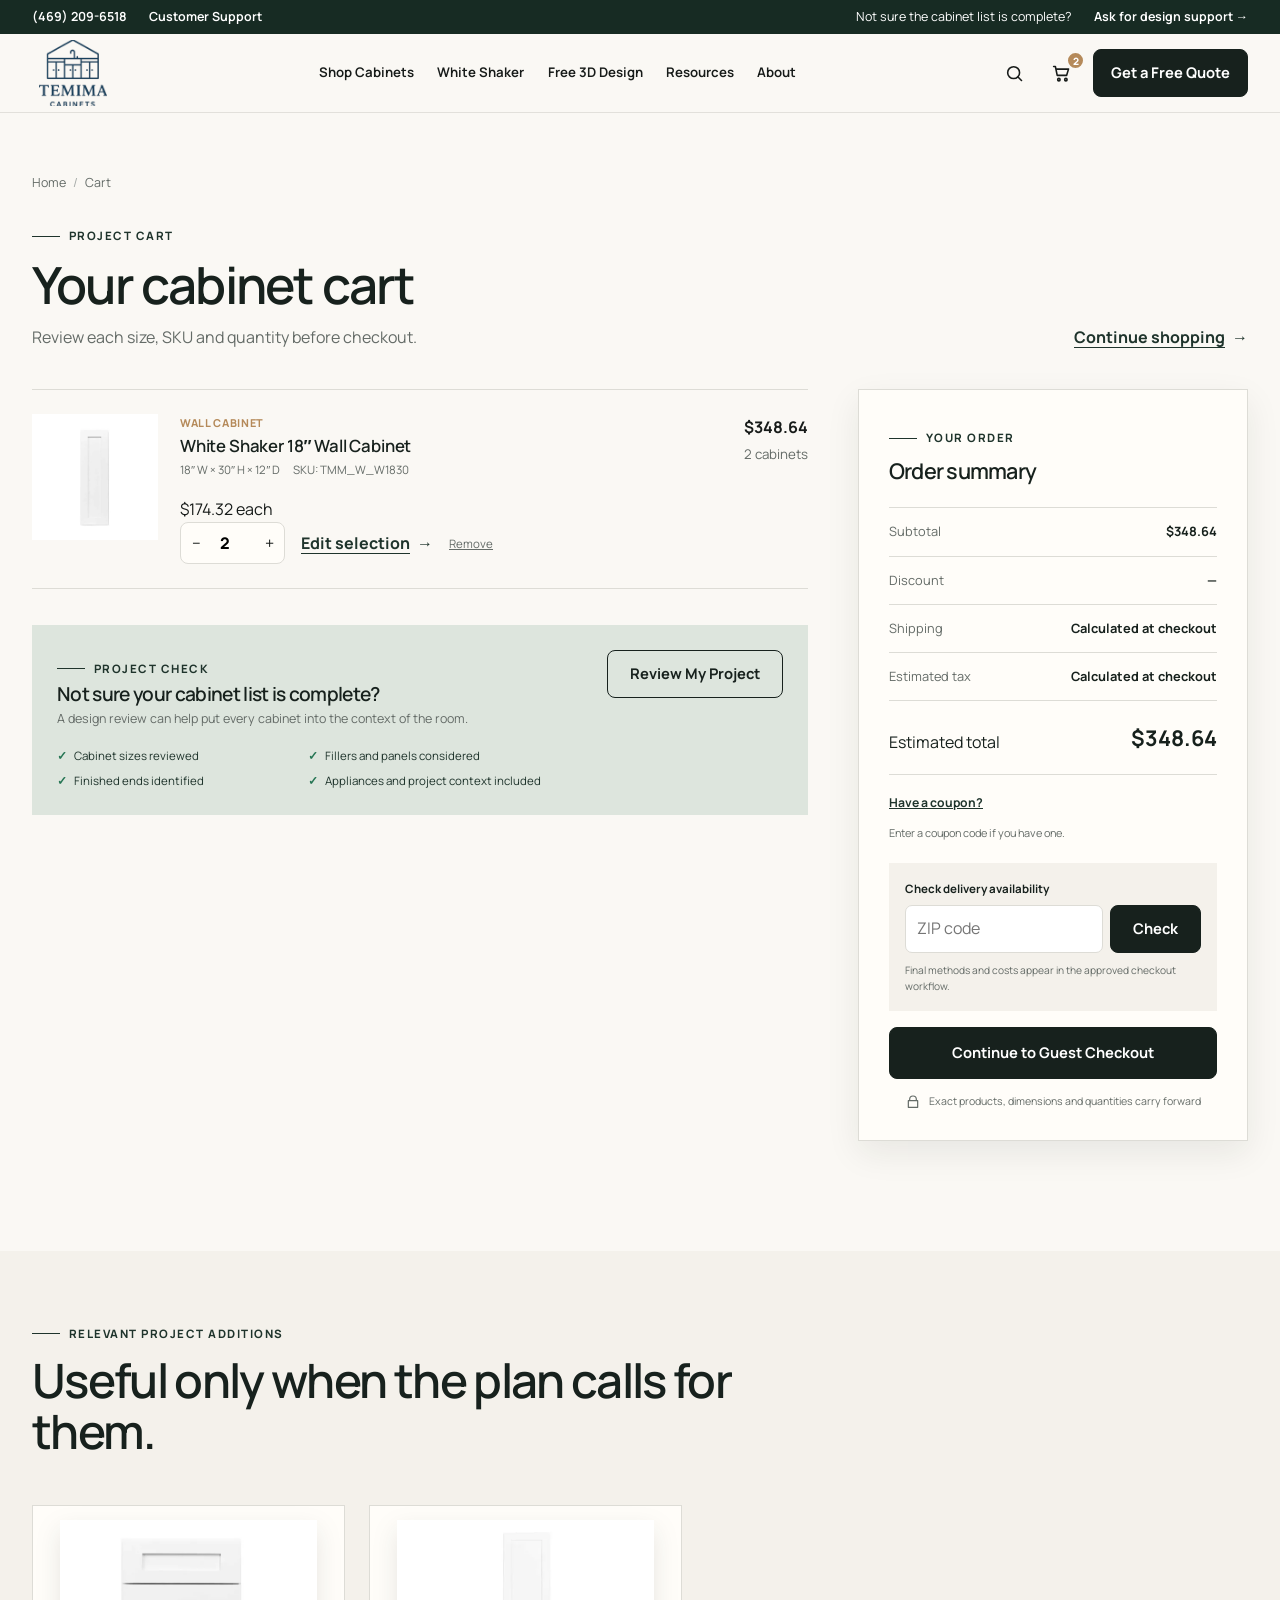
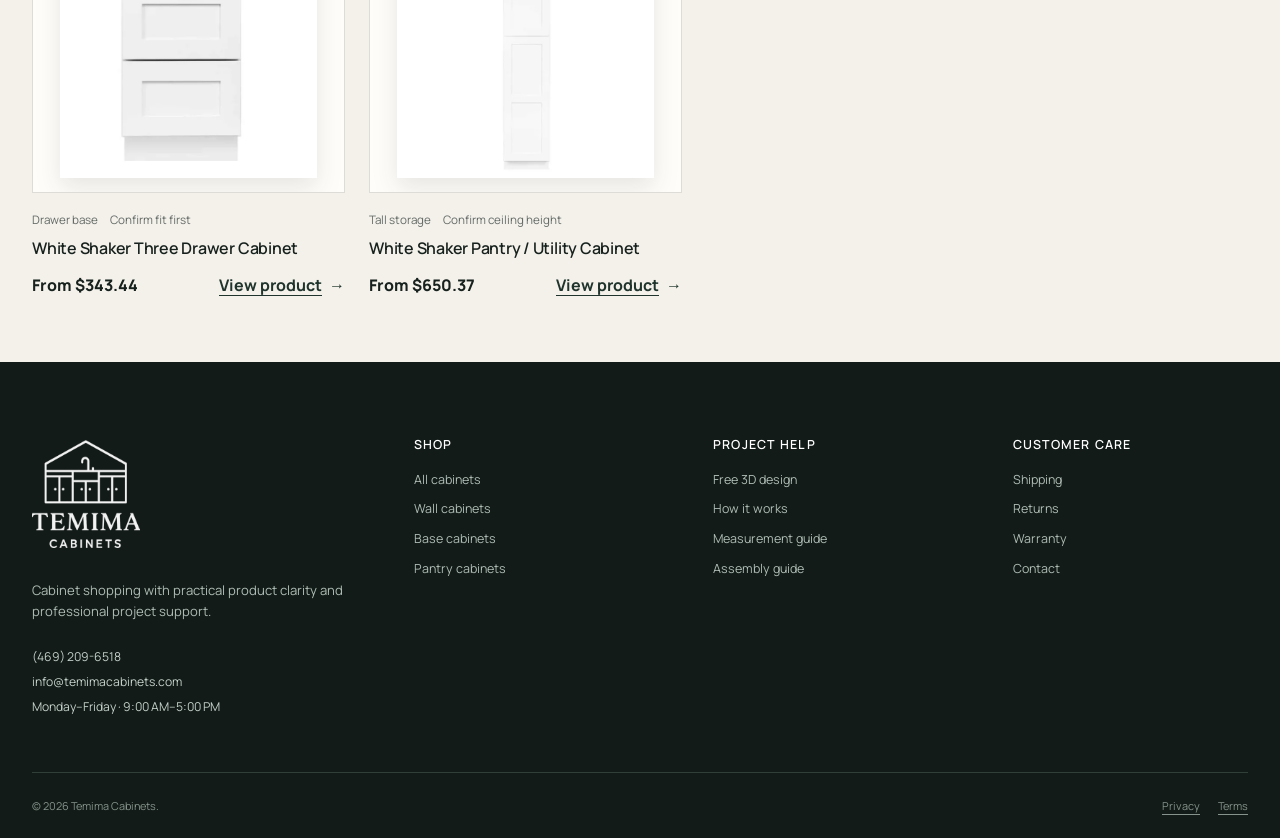
==== cart/index.html @ cbaf7c5c "Complete Temima Cabinets premium ecommerce prototype" ====
<!doctype html>
<html lang="en">
<head><meta charset="utf-8"><meta name="viewport" content="width=device-width,initial-scale=1"><meta name="description" content="Review exact cabinet variations, SKUs, quantities and project details before guest checkout."><title>Your Cabinet Cart — Temima Cabinets</title><link rel="icon" href="../assets/images/favicon.svg" type="image/svg+xml"><link rel="stylesheet" href="../assets/css/styles.css"><script src="../assets/js/script.js" defer></script></head>
<body class="page-cart" data-page="cart" data-root="../">
  <a class="skip-link" href="#main">Skip to content</a>
  <div class="utility-bar"><div class="container utility-inner"><div class="utility-group"><a href="tel:+14692096518">(469) 209-6518</a><a href="mailto:info@temimacabinets.com">Customer Support</a></div><div class="utility-group"><span>Not sure the cabinet list is complete?</span><a href="../free-quote/">Ask for design support →</a></div></div></div>
  <header class="site-header" data-header><div class="container header-main"><a class="brand brand-official" href="../index.html" aria-label="Temima Cabinets home"><img src="../assets/images/brand/temima-logo.png" alt="Temima Cabinets" width="692" height="691"></a><nav class="primary-nav" aria-label="Primary navigation"><a href="../category/">Shop Cabinets</a><a href="../category/">White Shaker</a><a href="../free-quote/">Free 3D Design</a><a href="../resources/">Resources</a><a href="../index.html#about">About</a></nav><div class="header-actions"><button class="icon-button search-button" type="button" aria-label="Open product search" data-search-open><svg class="icon" viewBox="0 0 24 24" aria-hidden="true"><circle cx="11" cy="11" r="6.8"/><path d="m16 16 4 4"/></svg></button><a class="icon-button cart-link" href="index.html" aria-current="page" aria-label="View cart"><svg class="icon" viewBox="0 0 24 24" aria-hidden="true"><path d="M3 4h2l2.1 10.1h10.8L20 7H6"/><circle cx="9" cy="19" r="1.4"/><circle cx="17" cy="19" r="1.4"/></svg><span class="cart-count" data-cart-count>0</span></a><a class="button header-quote" href="../free-quote/">Get a Free Quote</a><button class="icon-button menu-toggle" type="button" aria-label="Open menu" aria-expanded="false" aria-controls="mobile-nav" data-menu-toggle><svg class="icon" viewBox="0 0 24 24" aria-hidden="true"><path d="M4 7h16M4 12h16M4 17h16"/></svg></button></div></div></header>
  <nav class="mobile-nav" id="mobile-nav" aria-label="Mobile navigation" aria-hidden="true" data-mobile-nav><a href="../category/">Shop Cabinets <span>→</span></a><a href="../category/">White Shaker <span>→</span></a><a href="../free-quote/">Free 3D Design <span>→</span></a><a href="../resources/">Resources <span>→</span></a><a href="../index.html#about">About <span>→</span></a><a class="button" href="../free-quote/">Get a Free Quote</a></nav>

  <main id="main" class="cart-page"><div class="container"><div class="cart-head"><div><nav class="breadcrumbs" aria-label="Breadcrumb"><a href="../index.html">Home</a><span aria-current="page">Cart</span></nav><span class="eyebrow">Project cart</span><h1>Your cabinet cart</h1><p>Review each size, SKU and quantity before checkout.</p></div><a class="text-link" href="../category/">Continue shopping</a></div>
    <div class="empty-cart" data-empty-cart><h2>Your cart is ready for a fresh plan.</h2><p>Browse White Shaker cabinets or begin with professional design support.</p><div><a class="button" href="../category/">Shop Cabinets</a><a class="button button-outline" href="../free-quote/">Start a Design Brief</a></div></div><div class="undo-bar" role="status" aria-live="polite" data-undo-bar><span>Item removed from your cart.</span><button type="button" data-undo>Undo</button></div>
    <div class="cart-layout" data-cart-layout><section aria-labelledby="cart-items-title"><h2 class="sr-only" id="cart-items-title">Cart items</h2><div class="cart-lines" data-cart-lines></div><aside class="project-support" aria-labelledby="project-support-title"><div><span class="eyebrow">Project check</span><h2 id="project-support-title">Not sure your cabinet list is complete?</h2><p>A design review can help put every cabinet into the context of the room.</p><ul><li>Cabinet sizes reviewed</li><li>Fillers and panels considered</li><li>Finished ends identified</li><li>Appliances and project context included</li></ul></div><a class="button button-outline" href="../free-quote/">Review My Project</a></aside></section>
      <aside class="order-summary" aria-labelledby="cart-summary-title"><span class="eyebrow">Your order</span><h2 id="cart-summary-title">Order summary</h2><div class="summary-rows"><div class="summary-row"><span>Subtotal</span><strong data-cart-subtotal>$0.00</strong></div><div class="summary-row"><span>Discount</span><strong data-cart-discount>—</strong></div><div class="summary-row"><span>Shipping</span><strong data-cart-shipping>Calculated at checkout</strong></div><div class="summary-row"><span>Estimated tax</span><strong>Calculated at checkout</strong></div><div class="summary-row summary-total"><span>Estimated total</span><strong data-cart-total>$0.00</strong></div></div><button class="coupon-toggle" type="button" aria-expanded="false" data-coupon-toggle>Have a coupon?</button><div class="coupon-form" data-coupon-form><label class="sr-only" for="coupon">Coupon code</label><input id="coupon" type="text" placeholder="Coupon code" autocomplete="off" data-coupon-input><button class="button" type="button" data-apply-coupon>Apply</button></div><p class="coupon-message" role="status" data-coupon-message>Enter a coupon code if you have one.</p><div class="shipping-estimator"><label for="shipping-zip">Check delivery availability</label><div class="shipping-input"><input id="shipping-zip" type="text" inputmode="numeric" autocomplete="postal-code" placeholder="ZIP code" maxlength="10" data-shipping-zip><button class="button" type="button" data-estimate-shipping>Check</button></div><p>Final methods and costs appear in the approved checkout workflow.</p></div><a class="button button-wide button-large" href="../checkout/" data-checkout-link>Continue to Guest Checkout</a><div class="checkout-cues"><svg class="icon" viewBox="0 0 24 24" aria-hidden="true"><path d="M7 10V8a5 5 0 0 1 10 0v2M5 10h14v10H5z"/></svg><span>Exact products, dimensions and quantities carry forward</span></div></aside>
    </div>
  </div></main>

  <section class="section-sm section-canvas"><div class="container"><div class="section-head"><div><span class="eyebrow">Relevant project additions</span><h2>Useful only when the plan calls for them.</h2></div></div><div class="product-grid compact-product-grid"><article class="product-card"><div class="product-media"><img src="../assets/images/products/cabinet-drawer-600.webp" alt="White Shaker three-drawer cabinet" width="600" height="600" loading="lazy"></div><div class="product-meta"><span>Drawer base</span><span>Confirm fit first</span></div><h3><a href="../product/">White Shaker Three Drawer Cabinet</a></h3><div class="product-actions"><span class="price">From $343.44</span><a class="text-link" href="../product/">View product</a></div></article><article class="product-card"><div class="product-media"><img src="../assets/images/products/cabinet-pantry-600.webp" alt="White Shaker pantry cabinet" width="600" height="600" loading="lazy"></div><div class="product-meta"><span>Tall storage</span><span>Confirm ceiling height</span></div><h3><a href="../product/">White Shaker Pantry / Utility Cabinet</a></h3><div class="product-actions"><span class="price">From $650.37</span><a class="text-link" href="../product/">View product</a></div></article></div></div></section>
  <footer class="site-footer"><div class="container footer-main"><div class="footer-brand"><a class="brand brand-official" href="../index.html"><img src="../assets/images/brand/temima-logo.png" alt="Temima Cabinets" width="692" height="691" loading="lazy"></a><p>Cabinet shopping with practical product clarity and professional project support.</p><address class="footer-contact"><a href="tel:+14692096518">(469) 209-6518</a><a href="mailto:info@temimacabinets.com">info@temimacabinets.com</a><span>Monday–Friday · 9:00 AM–5:00 PM</span></address></div><div class="footer-col"><h2>Shop</h2><a href="../category/">All cabinets</a><a href="../category/?type=wall">Wall cabinets</a><a href="../category/?type=base">Base cabinets</a><a href="../category/?type=tall">Pantry cabinets</a></div><div class="footer-col"><h2>Project help</h2><a href="../free-quote/">Free 3D design</a><a href="../index.html#resources">How it works</a><a href="../resources/#measurement">Measurement guide</a><a href="../resources/#assembly">Assembly guide</a></div><div class="footer-col"><h2>Customer care</h2><a href="../resources/#shipping">Shipping</a><a href="../resources/#returns">Returns</a><a href="../resources/#warranty">Warranty</a><a href="../resources/#contact">Contact</a></div></div><div class="container footer-bottom"><span>© 2026 Temima Cabinets.</span><div><a href="../resources/#privacy">Privacy</a><a href="../resources/#terms">Terms</a></div></div></footer>
  <div class="search-panel" role="dialog" aria-modal="true" aria-labelledby="search-title" aria-hidden="true" data-search-panel><div class="search-box"><div class="search-box-head"><div><span class="eyebrow">Product finder</span><h2 id="search-title">Search cabinets</h2></div><button class="icon-button" type="button" aria-label="Close search" data-search-close>×</button></div><form class="search-input-wrap" role="search" data-search-form><label class="sr-only" for="site-search">Search product name, type or size</label><input id="site-search" type="search" placeholder="Try “18 inch wall cabinet”" autocomplete="off" role="combobox" aria-autocomplete="list" aria-expanded="false" aria-controls="search-results" data-search-input><button class="button" type="submit">Search</button></form><p class="search-hint">Search by product type, width or product name.</p><div class="search-suggestions" id="search-results" role="listbox" aria-label="Product suggestions" data-search-results></div></div></div><div class="toast" role="status" aria-live="polite" aria-atomic="true" data-toast></div>
</body>
</html>
---- assets/css/styles.css ----
/* Temima Cabinets — standalone presentation prototype
   Designed for the Kitchen. Built for Confidence. */
@font-face {
  font-family: "Manrope";
  font-style: normal;
  font-weight: 400 800;
  font-display: swap;
  src: url("../fonts/manrope-latin.woff2") format("woff2");
}
@font-face {
  font-family: "Source Serif 4";
  font-style: italic;
  font-weight: 400 500;
  font-display: swap;
  src: url("../fonts/source-serif-4-italic-latin.woff2") format("woff2");
}
:root {
  /* Color */
  --ink: #17211d;
  --forest: #1f342c;
  --forest-2: #29483b;
  --white: #faf8f4;
  --paper: #fffdf9;
  --canvas: #f4f1eb;
  --oak: #b58a5a;
  --sand: #d7c2a7;
  --sage: #dde5dd;
  --charcoal: #2c302e;
  --text: #171b19;
  --muted: #646b67;
  --border: #dddcd6;
  --success: #257553;
  --warning: #a8651b;
  --error: #bc4545;
  --focus: #b27535;
  --overlay: rgba(13, 24, 20, .78);
  --background-page: var(--white);
  --background-elevated: var(--paper);
  --background-subtle: var(--canvas);
  --text-strong: var(--ink);
  --text-body: var(--text);
  --text-muted: var(--muted);
  --border-subtle: var(--border);
  --button-primary: var(--ink);
  --button-primary-hover: var(--forest-2);

  /* Elevation and shape */
  --shadow-xs: 0 3px 12px rgba(23, 33, 29, .06);
  --shadow-sm: 0 12px 32px rgba(23, 33, 29, .08);
  --shadow-lg: 0 32px 72px rgba(23, 33, 29, .14);
  --radius-xs: 6px;
  --radius-sm: 8px;
  --radius: 14px;
  --radius-lg: 20px;

  /* Spacing */
  --space-1: 4px;
  --space-2: 8px;
  --space-3: 12px;
  --space-4: 16px;
  --space-5: 20px;
  --space-6: 24px;
  --space-8: 32px;
  --space-10: 40px;
  --space-12: 48px;
  --space-16: 64px;
  --space-20: 80px;
  --space-24: 96px;
  --space-32: 128px;

  /* Layout and motion */
  --container-max: 1320px;
  --container-narrow: 800px;
  --max: var(--container-max);
  --bp-mobile: 700px;
  --bp-tablet: 960px;
  --bp-desktop: 1280px;
  --motion-fast: 160ms;
  --motion-base: 240ms;
  --motion-slow: 360ms;
  --ease: cubic-bezier(.2,.7,.2,1);
  --sans: "Manrope", "Segoe UI", Helvetica, Arial, sans-serif;
  --serif: "Source Serif 4", "Iowan Old Style", "Baskerville", serif;
}

*, *::before, *::after { box-sizing: border-box; }
html { scroll-behavior: smooth; }
body {
  margin: 0;
  min-width: 320px;
  color: var(--text);
  background: var(--white);
  font: 400 16px/1.65 var(--sans);
  -webkit-font-smoothing: antialiased;
}
body.nav-open, body.modal-open { overflow: hidden; }
img, svg { display: block; max-width: 100%; }
button, input, select, textarea { font: inherit; }
button, a { -webkit-tap-highlight-color: transparent; }
a { color: inherit; text-decoration-thickness: 1px; text-underline-offset: 4px; }
button { color: inherit; }
p { margin: 0 0 1.25rem; }
h1, h2, h3, h4 { margin: 0; color: var(--ink); font-weight: 580; letter-spacing: -.035em; line-height: 1.08; }
h1 { font-size: clamp(2.75rem, 5.25vw, 4.75rem); }
h2 { font-size: clamp(2.1rem, 3.7vw, 3.35rem); }
h3 { font-size: clamp(1.25rem, 1.75vw, 1.65rem); }
small { line-height: 1.4; }
fieldset { min-width: 0; margin: 0; padding: 0; border: 0; }
legend { padding: 0; }
:focus-visible { outline: 3px solid var(--oak); outline-offset: 3px; }
::selection { background: var(--sand); color: var(--ink); }

.skip-link { position: fixed; z-index: 2000; top: 12px; left: 12px; padding: 12px 18px; color: #fff; background: var(--ink); transform: translateY(-150%); }
.skip-link:focus { transform: none; }
.container { width: min(calc(100% - 64px), var(--max)); margin-inline: auto; }
.narrow { width: min(calc(100% - 40px), 800px); margin-inline: auto; }
.section { padding: clamp(72px, 9vw, 128px) 0; }
.section-sm { padding: clamp(48px, 6vw, 80px) 0; }
.section-dark { color: #fff; background: var(--forest); }
.section-dark h2, .section-dark h3, .section-dark .eyebrow { color: #fff; }
.section-canvas { background: var(--canvas); }
.section-sage { background: var(--sage); }
.eyebrow { display: inline-flex; gap: 9px; align-items: center; margin-bottom: 18px; color: var(--forest); font-size: .78rem; font-weight: 750; letter-spacing: .13em; line-height: 1.2; text-transform: uppercase; }
.eyebrow::before { width: 28px; height: 1px; background: currentColor; content: ""; }
.lead { max-width: 690px; color: var(--muted); font-size: clamp(1.05rem, 1.6vw, 1.25rem); line-height: 1.65; }
.section-head { display: flex; gap: 32px; align-items: end; justify-content: space-between; margin-bottom: 48px; }
.section-head > div:first-child { max-width: 760px; }
.section-head .lead { margin-top: 18px; }
.center { text-align: center; }
.center .lead { margin-inline: auto; }
.spacer-top { margin-top: 40px; }
.sr-only { position: absolute !important; width: 1px !important; height: 1px !important; padding: 0 !important; overflow: hidden !important; clip: rect(0,0,0,0) !important; white-space: nowrap !important; border: 0 !important; }
.hidden { display: none !important; }

.button {
  display: inline-flex;
  min-height: 50px;
  align-items: center;
  justify-content: center;
  gap: 10px;
  padding: 13px 22px;
  border: 1px solid var(--ink);
  border-radius: var(--radius-sm);
  color: #fff;
  background: var(--ink);
  font-size: .92rem;
  font-weight: 700;
  line-height: 1.2;
  text-align: center;
  text-decoration: none;
  cursor: pointer;
  transition: transform .2s var(--ease), background .2s, border-color .2s;
}
.button:hover { border-color: var(--forest-2); background: var(--forest-2); transform: translateY(-2px); }
.button-light { color: var(--ink); border-color: #fff; background: #fff; }
.button-light:hover { color: #fff; border-color: var(--oak); background: var(--oak); }
.button-outline { color: var(--ink); background: transparent; }
.button-outline:hover { color: #fff; background: var(--ink); }
.button-quiet { color: var(--forest); border-color: transparent; background: transparent; text-decoration: underline; }
.button-quiet:hover { color: var(--ink); background: var(--sage); }
.button-wide { width: 100%; }
.button-large { min-height: 56px; padding: 16px 28px; }
.button[disabled] { cursor: not-allowed; opacity: .5; transform: none; }
.text-link { color: var(--forest); font-weight: 720; }
.text-link::after { display: inline-block; margin-left: 7px; content: "→"; transition: transform .2s; }
.text-link:hover::after { transform: translateX(4px); }
.icon-button { display: inline-grid; width: 46px; height: 46px; place-items: center; padding: 0; border: 0; border-radius: 50%; background: transparent; cursor: pointer; }
.icon-button:hover { background: var(--canvas); }
.icon { width: 21px; height: 21px; fill: none; stroke: currentColor; stroke-linecap: round; stroke-linejoin: round; stroke-width: 1.8; }
.tag { display: inline-flex; align-items: center; min-height: 29px; padding: 5px 10px; border-radius: 100px; color: var(--forest); background: var(--sage); font-size: .72rem; font-weight: 760; letter-spacing: .04em; text-transform: uppercase; }

/* Global shell */
.prototype-banner { padding: 8px 20px; color: #fff; background: var(--ink); font-size: .76rem; letter-spacing: .035em; line-height: 1.45; text-align: center; }
.utility-bar { color: #fff; background: var(--forest); font-size: .78rem; }
.utility-inner { display: flex; min-height: 38px; align-items: center; justify-content: space-between; }
.utility-group { display: flex; gap: 24px; align-items: center; }
.utility-bar a { text-decoration: none; }
.site-header { position: sticky; z-index: 600; top: 0; border-bottom: 1px solid rgba(221,220,214,.85); background: rgba(250,248,244,.96); backdrop-filter: blur(16px); }
.header-main { display: grid; min-height: 82px; grid-template-columns: auto 1fr auto; gap: 38px; align-items: center; }
.brand { display: inline-flex; align-items: center; gap: 11px; color: var(--ink); text-decoration: none; }
.brand-mark { position: relative; display: grid; width: 37px; height: 37px; grid-template-columns: repeat(2, 1fr); gap: 3px; padding: 5px; border: 1px solid var(--forest); }
.brand-mark span { border: 1px solid var(--forest); }
.brand-mark span:last-child { grid-column: 1 / -1; }
.brand-copy { display: flex; flex-direction: column; font-size: 1rem; font-weight: 760; letter-spacing: .15em; line-height: 1.05; }
.brand-copy small { margin-top: 4px; font-size: .55rem; font-weight: 650; letter-spacing: .31em; }
.primary-nav { display: flex; justify-content: center; gap: 27px; }
.primary-nav a { position: relative; padding: 29px 0; font-size: .88rem; font-weight: 650; text-decoration: none; }
.primary-nav a::after { position: absolute; right: 0; bottom: 21px; left: 0; height: 2px; background: var(--oak); content: ""; transform: scaleX(0); transition: transform .2s; }
.primary-nav a:hover::after, .primary-nav a[aria-current="page"]::after { transform: scaleX(1); }
.header-actions { display: flex; gap: 3px; align-items: center; }
.header-quote { min-height: 46px; margin-left: 8px; padding-inline: 17px; }
.cart-link { position: relative; }
.cart-count { position: absolute; top: 1px; right: -1px; display: grid; min-width: 19px; height: 19px; place-items: center; padding: 0 4px; border: 2px solid var(--white); border-radius: 20px; color: #fff; background: var(--oak); font-size: .63rem; font-weight: 800; }
.menu-toggle { display: none; }
.mobile-nav { display: none; }
.search-panel { position: fixed; z-index: 1000; inset: 0; display: grid; place-items: start center; padding-top: min(20vh, 160px); background: rgba(23,33,29,.78); backdrop-filter: blur(8px); opacity: 0; pointer-events: none; transition: opacity .2s; }
.search-panel.is-open { opacity: 1; pointer-events: auto; }
.search-box { width: min(calc(100% - 40px), 760px); padding: 26px; border-radius: var(--radius); background: var(--paper); box-shadow: var(--shadow-lg); }
.search-box-head { display: flex; align-items: center; justify-content: space-between; margin-bottom: 18px; }
.search-box h2 { font-size: 1.3rem; }
.search-input-wrap { display: flex; gap: 10px; }
.search-input-wrap input { flex: 1; }
.search-suggestions { display: grid; gap: 8px; margin-top: 18px; }
.search-suggestions a { display: flex; align-items: center; justify-content: space-between; padding: 12px; border-bottom: 1px solid var(--border); text-decoration: none; }

.page-hero { padding: clamp(56px, 7vw, 96px) 0; background: var(--canvas); }
.breadcrumbs { display: flex; flex-wrap: wrap; gap: 7px; margin-bottom: 24px; color: var(--muted); font-size: .78rem; }
.breadcrumbs a { text-decoration: none; }
.breadcrumbs span:not(:last-child)::after, .breadcrumbs a::after { margin-left: 7px; color: #a5aaa7; content: "/"; }
.trust-strip { border-block: 1px solid var(--border); background: var(--paper); }
.trust-grid { display: grid; grid-template-columns: repeat(4,1fr); }
.trust-item { display: flex; min-height: 86px; align-items: center; gap: 13px; padding: 18px 28px; border-right: 1px solid var(--border); }
.trust-item:first-child { border-left: 1px solid var(--border); }
.trust-icon { display: grid; width: 38px; height: 38px; flex: 0 0 38px; place-items: center; border-radius: 50%; color: var(--forest); background: var(--sage); font-weight: 800; }
.trust-item strong { display: block; color: var(--ink); font-size: .85rem; line-height: 1.25; }
.trust-item small { display: block; margin-top: 4px; color: var(--muted); font-size: .7rem; }

/* Home */
.home-hero { position: relative; overflow: hidden; padding: clamp(48px, 6vw, 86px) 0; background: var(--canvas); }
.home-hero::before { position: absolute; top: -15%; left: -7%; width: 45vw; height: 45vw; border-radius: 50%; background: rgba(221,229,221,.7); content: ""; filter: blur(2px); }
.hero-grid { position: relative; display: grid; grid-template-columns: .9fr 1.1fr; gap: clamp(40px, 6vw, 88px); align-items: center; }
.hero-copy { position: relative; z-index: 2; padding: 30px 0; }
.hero-copy h1 em { color: var(--forest); font-family: var(--serif); font-weight: 400; }
.hero-copy .lead { max-width: 570px; margin: 24px 0 32px; }
.hero-actions { display: flex; flex-wrap: wrap; gap: 12px; }
.hero-note { display: flex; gap: 28px; margin-top: 38px; }
.hero-note div { padding-left: 14px; border-left: 2px solid var(--oak); }
.hero-note strong { display: block; color: var(--ink); font-size: .85rem; }
.hero-note span { color: var(--muted); font-size: .76rem; }
.hero-visual { position: relative; min-width: 0; }
.hero-visual > img { width: 100%; aspect-ratio: 1.35; object-fit: cover; border-radius: 4px 4px 64px 4px; box-shadow: var(--shadow-lg); }
.hero-spec { position: absolute; bottom: -24px; left: -30px; width: min(330px, 72%); padding: 20px 22px; border-left: 4px solid var(--oak); background: rgba(255,253,249,.96); box-shadow: var(--shadow-sm); }
.hero-spec span { display: block; margin-bottom: 5px; color: var(--muted); font-size: .7rem; font-weight: 700; letter-spacing: .1em; text-transform: uppercase; }
.hero-spec strong { color: var(--ink); font-size: .95rem; }
.collection-grid { display: grid; grid-template-columns: repeat(3,1fr); gap: 24px; }
.collection-card { position: relative; min-height: 470px; overflow: hidden; color: #fff; background: var(--forest); }
.collection-card::before { position: absolute; inset: 0; background: linear-gradient(to top,rgba(10,18,15,.82) 0%,rgba(10,18,15,.1) 65%); content: ""; z-index: 1; }
.collection-image { position: absolute; inset: 0; background: var(--collection-bg, #d8d1c6); transition: transform .6s var(--ease); }
.collection-image::before, .collection-image::after { position: absolute; content: ""; }
.collection-image::before { right: 11%; bottom: 0; left: 11%; height: 76%; border: 12px solid rgba(255,255,255,.76); background: rgba(255,255,255,.53); box-shadow: inset 0 0 0 30px rgba(255,255,255,.2); }
.collection-image::after { right: 21%; bottom: 11%; left: 21%; height: 54%; border: 5px solid rgba(60,60,55,.18); }
.collection-card:nth-child(2) .collection-image { --collection-bg: #9c7955; }
.collection-card:nth-child(2) .collection-image::before { border-color: #baa07e; background: #8d6948; }
.collection-card:nth-child(3) .collection-image { --collection-bg: #b3b9aa; }
.collection-card:nth-child(3) .collection-image::before { border-color: #d9ded2; background: #aab2a1; }
.collection-card:hover .collection-image { transform: scale(1.035); }
.collection-content { position: absolute; z-index: 2; right: 28px; bottom: 28px; left: 28px; }
.collection-content small { display: block; margin-bottom: 8px; font-size: .74rem; font-weight: 700; letter-spacing: .08em; text-transform: uppercase; }
.collection-content h3 { margin-bottom: 12px; color: #fff; font-size: 1.75rem; }
.collection-content a { color: #fff; }
.quality-layout { display: grid; grid-template-columns: 1fr 1.05fr; gap: clamp(48px, 8vw, 110px); align-items: center; }
.quality-copy .lead { margin: 22px 0 30px; }
.outcome-list { display: grid; gap: 0; }
.outcome { display: grid; grid-template-columns: 42px 1fr; gap: 14px; padding: 20px 0; border-top: 1px solid var(--border); }
.outcome:last-child { border-bottom: 1px solid var(--border); }
.outcome-num { color: var(--oak); font-family: var(--serif); font-size: 1.2rem; }
.outcome strong { display: block; margin-bottom: 3px; font-size: .92rem; }
.outcome p { margin: 0; color: var(--muted); font-size: .84rem; }
.quality-detail { position: relative; min-height: 590px; background: #ded8ce; }
.quality-detail img { width: 100%; height: 100%; min-height: 590px; object-fit: cover; }
.detail-callout { position: absolute; display: flex; gap: 10px; align-items: center; padding: 9px 13px; border-radius: 6px; background: rgba(255,253,249,.94); box-shadow: var(--shadow-sm); font-size: .72rem; font-weight: 720; }
.detail-callout::before { width: 9px; height: 9px; border: 2px solid #fff; border-radius: 50%; background: var(--oak); box-shadow: 0 0 0 1px var(--oak); content: ""; }
.detail-callout.one { top: 19%; right: 7%; }.detail-callout.two { bottom: 28%; left: 5%; }.detail-callout.three { right: 8%; bottom: 9%; }
.design-layout { display: grid; grid-template-columns: 1.05fr .95fr; gap: clamp(45px, 8vw, 110px); align-items: center; }
.design-visual { position: relative; }
.design-visual img { border-radius: var(--radius-sm); box-shadow: var(--shadow-lg); }
.design-copy .lead { margin: 22px 0 30px; color: #dbe1dd; }
.step-list { display: grid; gap: 18px; margin: 0 0 34px; padding: 0; list-style: none; counter-reset: steps; }
.step-list li { display: grid; grid-template-columns: 34px 1fr; gap: 13px; align-items: start; color: #eef2ef; font-size: .89rem; counter-increment: steps; }
.step-list li::before { display: grid; width: 30px; height: 30px; place-items: center; border: 1px solid rgba(255,255,255,.38); border-radius: 50%; color: var(--sand); content: counter(steps); font-size: .72rem; font-weight: 800; }
.how-grid { display: grid; grid-template-columns: repeat(5,1fr); gap: 18px; margin-top: 44px; }
.how-step { position: relative; padding: 27px 22px; border-top: 3px solid var(--sand); background: var(--paper); box-shadow: var(--shadow-sm); }
.how-step:not(:last-child)::after { position: absolute; top: 30px; right: -14px; z-index: 2; width: 28px; height: 1px; background: var(--oak); content: ""; }
.how-step span { display: block; margin-bottom: 30px; color: var(--oak); font-family: var(--serif); font-size: 1.6rem; }
.how-step h3 { margin-bottom: 9px; font-size: 1rem; letter-spacing: -.015em; }
.how-step p { margin: 0; color: var(--muted); font-size: .78rem; line-height: 1.55; }
.product-grid { display: grid; grid-template-columns: repeat(4,1fr); gap: 24px; }
.product-card { position: relative; min-width: 0; }
.product-media { position: relative; overflow: hidden; aspect-ratio: 1 / .92; margin-bottom: 18px; background: var(--canvas); }
.product-media img { width: 100%; height: 100%; object-fit: cover; transition: transform .35s var(--ease); }
.product-card:hover .product-media img { transform: scale(1.035); }
.product-badge { position: absolute; top: 12px; left: 12px; }
.quick-view { position: absolute; right: 12px; bottom: 12px; left: 12px; min-height: 42px; padding: 10px; transform: translateY(calc(100% + 14px)); transition: transform .25s var(--ease); }
.product-card:hover .quick-view, .quick-view:focus { transform: none; }
.product-card h3 { margin-bottom: 8px; font-size: 1rem; letter-spacing: -.015em; line-height: 1.35; }
.product-card h3 a { text-decoration: none; }
.product-meta { display: flex; flex-wrap: wrap; gap: 6px 12px; margin-bottom: 8px; color: var(--muted); font-size: .73rem; }
.price { color: var(--ink); font-size: 1rem; font-weight: 760; }
.product-actions { display: flex; gap: 12px; align-items: center; justify-content: space-between; margin-top: 12px; }
.inspiration-grid { display: grid; grid-template-columns: 1.2fr .8fr .8fr; grid-template-rows: 240px 240px; gap: 16px; }
.inspiration-tile { position: relative; overflow: hidden; background: #d9d2c7; }
.inspiration-tile:first-child { grid-row: 1 / 3; }
.interior-art { position: absolute; inset: 0; background: linear-gradient(145deg,#e9e4db 0 45%,#c7bbac 45% 58%,#85715d 58%); }
.interior-art::before { position: absolute; right: 10%; bottom: 13%; left: 10%; height: 58%; border: 13px solid var(--cab, #f6f3ec); background: var(--cab, #f6f3ec); box-shadow: inset 0 0 0 4px rgba(23,33,29,.12), inset 0 -80px 0 rgba(23,33,29,.08); content: ""; }
.interior-art::after { position: absolute; right: 22%; bottom: 29%; left: 22%; height: 16%; background: #31473e; box-shadow: 0 11px 0 #d8d3ca; content: ""; }
.inspiration-tile:nth-child(2) .interior-art { --cab: #466052; }.inspiration-tile:nth-child(3) .interior-art { --cab: #a98b68; }.inspiration-tile:nth-child(4) .interior-art { --cab: #e9e2d7; }.inspiration-tile:nth-child(5) .interior-art { --cab: #26372f; }
.inspiration-caption { position: absolute; z-index: 2; right: 14px; bottom: 14px; left: 14px; padding: 12px 14px; color: #fff; background: rgba(23,33,29,.82); font-size: .75rem; }
.review-feature { display: grid; grid-template-columns: .7fr 1.3fr; gap: 50px; align-items: center; }
.review-score { padding: 35px; border: 1px solid rgba(255,255,255,.25); text-align: center; }
.stars { color: #dfba83; letter-spacing: .18em; }
.review-score strong { display: block; margin: 8px 0; color: #fff; font-family: var(--serif); font-size: 3.7rem; font-weight: 400; line-height: 1; }
.review-score span { color: #ced9d3; font-size: .75rem; }
.quote-mark { color: var(--sand); font-family: var(--serif); font-size: 4rem; line-height: .7; }
.review-quote { margin: 15px 0 24px; color: #fff; font-family: var(--serif); font-size: clamp(1.65rem,3vw,2.5rem); line-height: 1.35; }
.review-person { color: #cfdad4; font-size: .82rem; }
.faq-list { border-top: 1px solid var(--border); }
.faq-list details { border-bottom: 1px solid var(--border); }
.faq-list summary { display: flex; min-height: 72px; align-items: center; justify-content: space-between; gap: 20px; color: var(--ink); font-weight: 680; cursor: pointer; list-style: none; }
.faq-list summary::-webkit-details-marker { display: none; }
.faq-list summary::after { flex: 0 0 auto; color: var(--oak); content: "+"; font-size: 1.4rem; }
.faq-list details[open] summary::after { content: "−"; }
.faq-answer { max-width: 780px; padding: 0 0 25px; color: var(--muted); font-size: .9rem; }
.final-cta { position: relative; overflow: hidden; padding: clamp(72px,9vw,120px) 0; color: #fff; background: var(--forest); }
.final-cta::after { position: absolute; top: -70%; right: -8%; width: 55vw; height: 55vw; border: 1px solid rgba(255,255,255,.15); border-radius: 50%; box-shadow: 0 0 0 80px rgba(255,255,255,.03),0 0 0 160px rgba(255,255,255,.03); content: ""; }
.final-cta-inner { position: relative; z-index: 1; display: flex; gap: 40px; align-items: end; justify-content: space-between; }
.final-cta h2 { max-width: 760px; margin-bottom: 14px; color: #fff; }
.final-cta p { max-width: 620px; margin: 0; color: #d8e0dc; }

/* Category */
.category-hero-grid { display: grid; grid-template-columns: 1.2fr .8fr; gap: 70px; align-items: center; }
.category-hero h1 { margin-bottom: 18px; }
.category-hero .lead { margin-bottom: 26px; }
.category-highlights { display: flex; flex-wrap: wrap; gap: 10px 18px; color: var(--muted); font-size: .78rem; }
.category-highlights span::before { margin-right: 7px; color: var(--success); content: "✓"; font-weight: 800; }
.category-art { position: relative; min-height: 315px; overflow: hidden; background: #d9d2c7; }
.category-art .interior-art::before { bottom: 5%; height: 79%; }
.category-art .interior-art::after { bottom: 22%; }
.shop-workspace { padding: 54px 0 110px; }
.shop-tools { display: flex; gap: 20px; align-items: center; justify-content: space-between; margin-bottom: 24px; }
.result-count { color: var(--muted); font-size: .83rem; }
.shop-control-group { display: flex; gap: 10px; align-items: center; }
.control-button { display: none; min-height: 46px; align-items: center; gap: 8px; padding: 10px 15px; border: 1px solid var(--border); border-radius: 8px; background: var(--paper); font-weight: 700; cursor: pointer; }
.sort-select { min-height: 46px; padding: 10px 40px 10px 14px; border: 1px solid var(--border); border-radius: 8px; color: var(--ink); background: var(--paper); }
.active-filters { display: flex; flex-wrap: wrap; gap: 8px; margin-bottom: 26px; }
.filter-chip { display: inline-flex; min-height: 37px; align-items: center; gap: 8px; padding: 7px 11px; border: 1px solid #bfcac1; border-radius: 100px; color: var(--forest); background: #eef3ee; font-size: .74rem; font-weight: 700; }
.filter-chip button { display: grid; width: 20px; height: 20px; place-items: center; padding: 0; border: 0; border-radius: 50%; background: transparent; cursor: pointer; }
.shop-layout { display: grid; grid-template-columns: 248px 1fr; gap: 38px; align-items: start; }
.filter-sidebar { position: sticky; top: 115px; }
.filter-head { display: flex; align-items: center; justify-content: space-between; padding-bottom: 18px; border-bottom: 1px solid var(--border); }
.filter-head h2 { font-size: 1.1rem; }
.clear-filters { padding: 0; border: 0; color: var(--muted); background: none; font-size: .72rem; text-decoration: underline; cursor: pointer; }
.filter-group { border-bottom: 1px solid var(--border); }
.filter-group summary { display: flex; min-height: 58px; align-items: center; justify-content: space-between; font-size: .82rem; font-weight: 750; list-style: none; cursor: pointer; }
.filter-group summary::-webkit-details-marker { display:none; }
.filter-group summary::after { content:"+"; }.filter-group[open] summary::after { content:"−"; }
.filter-options { display: grid; gap: 10px; padding: 0 0 20px; }
.filter-check { display: flex; align-items: center; gap: 10px; color: var(--muted); font-size: .8rem; cursor: pointer; }
.filter-check input { width: 18px; height: 18px; accent-color: var(--forest); }
.filter-check span:last-child { margin-left: auto; color: #939995; font-size: .7rem; }
.shop-products { min-width: 0; }
.shop-products .product-grid { grid-template-columns: repeat(3,1fr); }
.support-banner { display: flex; gap: 28px; align-items: center; justify-content: space-between; margin-top: 46px; padding: 28px 32px; color: #fff; background: var(--forest); }
.support-banner h2 { margin-bottom: 6px; color: #fff; font-size: 1.35rem; }
.support-banner p { margin: 0; color: #cfdbd5; font-size: .82rem; }
.filter-drawer { position: fixed; z-index: 900; inset: 0; display: none; background: rgba(23,33,29,.55); }
.filter-drawer.is-open { display: block; }
.filter-drawer-panel { position: absolute; top: 0; right: 0; bottom: 0; width: min(90vw,390px); overflow: auto; padding: 26px 24px; background: var(--paper); }
.filter-drawer-actions { position: sticky; bottom: -26px; display: grid; grid-template-columns: 1fr 1fr; gap: 8px; margin: 25px -24px -26px; padding: 16px 24px; border-top: 1px solid var(--border); background: var(--paper); }

/* Product */
.product-main { padding: 52px 0 90px; }
.product-layout { display: grid; grid-template-columns: minmax(0,1.05fr) minmax(400px,.75fr); gap: clamp(44px,6vw,85px); align-items: start; }
.gallery-main { position: relative; overflow: hidden; aspect-ratio: 1 / .82; background: var(--canvas); }
.gallery-main img { width: 100%; height: 100%; object-fit: cover; }
.zoom-note { position: absolute; right: 16px; bottom: 16px; padding: 8px 11px; border: 0; border-radius: 6px; color: var(--ink); background: rgba(255,253,249,.9); font-size: .72rem; font-weight: 700; cursor: pointer; }
.gallery-thumbs { display: grid; grid-template-columns: repeat(4,1fr); gap: 12px; margin-top: 12px; }
.gallery-thumb { min-width: 0; aspect-ratio: 1; padding: 0; overflow: hidden; border: 2px solid transparent; background: var(--canvas); cursor: pointer; }
.gallery-thumb[aria-current="true"] { border-color: var(--forest); }
.gallery-thumb img { width: 100%; height: 100%; object-fit: cover; }
.detail-diagram { display: grid; height: 100%; min-height: 0; place-items: center; padding: 12px; color: var(--forest); background: #edf0eb; }
.detail-diagram svg { width: 90%; height: 90%; }
.product-summary { position: sticky; top: 120px; }
.product-summary .breadcrumbs { margin-bottom: 18px; }
.product-kicker { color: var(--oak); font-size: .75rem; font-weight: 760; letter-spacing: .11em; text-transform: uppercase; }
.product-summary h1 { margin: 10px 0 15px; font-size: clamp(2rem,3.3vw,3rem); }
.sku-row { display: flex; gap: 16px; color: var(--muted); font-size: .73rem; }
.product-price { margin: 22px 0; color: var(--ink); font-size: 1.65rem; font-weight: 780; }
.product-intro { color: var(--muted); font-size: .9rem; }
.variation-field { margin-top: 25px; }
.variation-label { display: flex; align-items: center; justify-content: space-between; margin-bottom: 10px; color: var(--ink); font-size: .82rem; font-weight: 760; }
.variation-label a { color: var(--muted); font-size: .7rem; font-weight: 500; }
.variation-options { display: grid; grid-template-columns: repeat(3,1fr); gap: 8px; }
.variation-option { position: relative; }
.variation-option input { position: absolute; opacity: 0; pointer-events: none; }
.variation-option label { display: grid; min-height: 54px; place-items: center; padding: 8px; border: 1px solid var(--border); border-radius: 7px; background: var(--paper); font-size: .78rem; font-weight: 680; text-align: center; cursor: pointer; }
.variation-option input:checked + label { color: #fff; border-color: var(--forest); background: var(--forest); }
.variation-option input:focus-visible + label { outline: 3px solid var(--oak); outline-offset: 3px; }
.selection-detail { min-height: 24px; margin-top: 9px; color: var(--muted); font-size: .72rem; }
.selection-error { color: var(--error); }
.purchase-row { display: grid; grid-template-columns: 112px 1fr; gap: 10px; margin-top: 22px; }
.quantity { display: grid; grid-template-columns: 36px 1fr 36px; min-height: 54px; border: 1px solid var(--border); border-radius: 8px; background: var(--paper); }
.quantity button { border: 0; background: none; cursor: pointer; }
.quantity input { min-width: 0; border: 0; background: transparent; font-weight: 760; text-align: center; }
.design-help-link { display: flex; min-height: 54px; align-items: center; justify-content: center; margin-top: 10px; border: 1px solid var(--forest); border-radius: 8px; color: var(--forest); font-size: .82rem; font-weight: 740; text-decoration: none; }
.purchase-trust { display: grid; grid-template-columns: repeat(3,1fr); margin-top: 24px; padding: 18px 0; border-block: 1px solid var(--border); }
.purchase-trust div { padding: 0 10px; border-right: 1px solid var(--border); font-size: .69rem; text-align: center; }
.purchase-trust div:last-child { border: 0; }
.purchase-trust strong { display: block; color: var(--ink); font-size: .73rem; }
.spec-jump { display: flex; gap: 24px; margin-top: 20px; color: var(--muted); font-size: .72rem; }
.product-info { border-top: 1px solid var(--border); }
.info-layout { display: grid; grid-template-columns: .75fr 1.25fr; gap: 80px; }
.info-nav { position: sticky; top: 120px; align-self: start; }
.info-nav h2 { margin-bottom: 18px; }
.info-nav p { color: var(--muted); font-size: .88rem; }
.spec-table { width: 100%; border-collapse: collapse; font-size: .84rem; }
.spec-table caption { margin-bottom: 16px; color: var(--ink); font-size: 1.3rem; font-weight: 750; text-align: left; }
.spec-table th, .spec-table td { padding: 15px 8px; border-bottom: 1px solid var(--border); text-align: left; vertical-align: top; }
.spec-table th { width: 38%; color: var(--muted); font-weight: 570; }
.shipping-panels { display: grid; grid-template-columns: repeat(3,1fr); gap: 18px; margin-top: 50px; }
.shipping-panel { padding: 24px; border-top: 3px solid var(--sand); background: var(--canvas); }
.shipping-panel h3 { margin-bottom: 10px; font-size: 1rem; }
.shipping-panel p { margin: 0; color: var(--muted); font-size: .78rem; }
.mobile-purchase { position: fixed; z-index: 500; right: 0; bottom: 0; left: 0; display: none; grid-template-columns: 1fr auto; gap: 15px; align-items: center; padding: 12px 20px; border-top: 1px solid var(--border); background: var(--paper); box-shadow: 0 -8px 30px rgba(23,33,29,.1); }

/* Forms / quote */
.quote-hero { position: relative; overflow: hidden; color: #fff; background: var(--forest); }
.quote-hero::after { position: absolute; top: -30%; right: -10%; width: 58vw; height: 58vw; border: 1px solid rgba(255,255,255,.13); border-radius: 50%; content: ""; }
.quote-hero-grid { position: relative; z-index: 1; display: grid; grid-template-columns: .9fr 1.1fr; gap: 80px; align-items: center; padding: clamp(70px,9vw,120px) 0; }
.quote-hero h1 { color: #fff; }
.quote-hero .lead { margin: 24px 0 32px; color: #d6dfda; }
.quote-reassurance { display: flex; flex-wrap: wrap; gap: 16px; color: #dfe6e2; font-size: .78rem; }
.quote-reassurance span::before { margin-right: 7px; color: var(--sand); content: "✓"; }
.quote-hero img { border-radius: 8px; box-shadow: var(--shadow-lg); }
.deliverables { display: grid; grid-template-columns: repeat(3,1fr); gap: 24px; }
.deliverable { padding: 30px; border-top: 3px solid var(--oak); background: var(--paper); box-shadow: var(--shadow-sm); }
.deliverable-num { display: block; margin-bottom: 35px; color: var(--oak); font-family: var(--serif); font-size: 1.6rem; }
.deliverable h3 { margin-bottom: 10px; }
.deliverable p { margin: 0; color: var(--muted); font-size: .84rem; }
.form-shell { display: grid; grid-template-columns: 280px 1fr; min-height: 650px; overflow: hidden; border: 1px solid var(--border); border-radius: var(--radius); background: var(--paper); box-shadow: var(--shadow-sm); }
.form-steps { padding: 40px 30px; color: #fff; background: var(--forest); }
.form-steps h2 { margin-bottom: 35px; color: #fff; font-size: 1.35rem; }
.step-indicator { display: grid; gap: 0; margin: 0; padding: 0; list-style: none; }
.step-indicator li { position: relative; display: grid; min-height: 76px; grid-template-columns: 36px 1fr; gap: 12px; color: #aebdb6; font-size: .79rem; }
.step-indicator li:not(:last-child)::after { position: absolute; top: 35px; bottom: 0; left: 17px; width: 1px; background: #557064; content: ""; }
.step-circle { position: relative; z-index: 1; display: grid; width: 35px; height: 35px; place-items: center; border: 1px solid #6b8479; border-radius: 50%; background: var(--forest); font-size: .7rem; font-weight: 800; }
.step-indicator strong { display: block; padding-top: 3px; color: inherit; font-size: .8rem; }
.step-indicator small { display: block; margin-top: 2px; }
.step-indicator li.is-active, .step-indicator li.is-complete { color: #fff; }
.step-indicator li.is-active .step-circle { color: var(--ink); border-color: var(--sand); background: var(--sand); }
.step-indicator li.is-complete .step-circle { border-color: var(--success); background: var(--success); }
.privacy-note { margin-top: 45px; padding-top: 22px; border-top: 1px solid #4b6258; color: #c2cec8; font-size: .7rem; }
.form-content { display: flex; min-width: 0; flex-direction: column; padding: clamp(28px,5vw,58px); }
.form-panel { display: none; flex: 1; }
.form-panel.is-active { display: block; animation: form-in .3s var(--ease); }
@keyframes form-in { from { opacity:0; transform:translateX(10px); } }
.form-panel h3 { margin-bottom: 8px; font-size: 1.7rem; }
.form-panel > p { color: var(--muted); font-size: .86rem; }
.form-grid { display: grid; grid-template-columns: repeat(2,1fr); gap: 18px; margin-top: 28px; }
.field { display: grid; gap: 7px; }
.field-full { grid-column: 1 / -1; }
.field label, .field-label { color: var(--ink); font-size: .77rem; font-weight: 720; }
.optional { color: var(--muted); font-size: .68rem; font-weight: 500; }
.field input, .field select, .field textarea, .search-input-wrap input, .checkout-field input, .checkout-field select { width: 100%; min-height: 50px; padding: 12px 14px; border: 1px solid #cfd0ca; border-radius: 8px; color: var(--ink); background: #fff; }
.field textarea { min-height: 116px; resize: vertical; }
.field input[aria-invalid="true"], .field select[aria-invalid="true"], .checkout-field input[aria-invalid="true"], .checkout-field select[aria-invalid="true"] { border-color: var(--error); box-shadow: 0 0 0 1px var(--error); }
.field-error { min-height: 16px; color: var(--error); font-size: .68rem; }
.choice-grid { display: grid; grid-template-columns: repeat(3,1fr); gap: 10px; }
.choice { position: relative; }
.choice input { position: absolute; opacity: 0; }
.choice label { display: grid; min-height: 64px; place-items: center; padding: 10px; border: 1px solid var(--border); border-radius: 8px; font-size: .78rem; font-weight: 680; text-align: center; cursor: pointer; }
.choice input:checked + label { color: #fff; border-color: var(--forest); background: var(--forest); }
.upload-zone { position: relative; display: grid; min-height: 148px; place-items: center; padding: 24px; border: 1px dashed #a5ada6; border-radius: 10px; color: var(--muted); background: var(--canvas); text-align: center; }
.upload-zone.is-dragging { border-color: var(--forest); background: var(--sage); }
.upload-zone input { position: absolute; inset: 0; width: 100%; height: 100%; cursor: pointer; opacity: 0; }
.upload-zone strong { display: block; margin-bottom: 4px; color: var(--ink); font-size: .82rem; }
.upload-zone small { display: block; }
.upload-files { margin-top: 8px; color: var(--success); font-size: .7rem; }
.form-actions { display: flex; gap: 10px; justify-content: space-between; margin-top: 34px; padding-top: 22px; border-top: 1px solid var(--border); }
.form-actions .button:only-child { margin-left: auto; }
.consent { display: flex; gap: 10px; align-items: start; color: var(--muted); font-size: .74rem; }
.consent input { width: 18px; height: 18px; flex: 0 0 auto; margin-top: 2px; accent-color: var(--forest); }
.review-summary { display: grid; gap: 0; margin-top: 28px; border-top: 1px solid var(--border); }
.review-row { display: grid; grid-template-columns: 160px 1fr; gap: 20px; padding: 13px 0; border-bottom: 1px solid var(--border); font-size: .8rem; }
.review-row dt { color: var(--muted); }.review-row dd { margin: 0; color: var(--ink); font-weight: 650; }
.form-success { display: none; place-items: center; min-height: 520px; text-align: center; }
.form-success.is-visible { display: grid; }
.form-shell.is-complete .form-steps, .form-shell.is-complete .form-content { display: none; }
.form-shell.is-complete .form-success { grid-column: 1 / -1; }
.success-icon { display: grid; width: 72px; height: 72px; place-items: center; margin: 0 auto 25px; border-radius: 50%; color: #fff; background: var(--success); font-size: 2rem; }
.form-success h3 { margin-bottom: 12px; }
.submission-id { display: inline-flex; margin: 12px 0 26px; padding: 8px 13px; border-radius: 6px; color: var(--forest); background: var(--sage); font-size: .78rem; font-weight: 760; }

/* Cart */
.cart-page { padding: 60px 0 110px; }
.cart-head { display: flex; align-items: end; justify-content: space-between; margin-bottom: 38px; }
.cart-head h1 { font-size: clamp(2.4rem,4vw,3.7rem); }
.cart-layout { display: grid; grid-template-columns: minmax(0,1fr) 390px; gap: 50px; align-items: start; }
.cart-lines { border-top: 1px solid var(--border); }
.cart-line { display: grid; grid-template-columns: 126px 1fr auto; gap: 22px; padding: 24px 0; border-bottom: 1px solid var(--border); }
.cart-line-image { aspect-ratio: 1; background: var(--canvas); }
.cart-line-image img { width: 100%; height: 100%; object-fit: cover; }
.cart-line h2 { margin-bottom: 5px; font-size: 1.05rem; letter-spacing: -.01em; }
.line-meta { display: flex; flex-wrap: wrap; gap: 5px 13px; margin-bottom: 17px; color: var(--muted); font-size: .72rem; }
.line-actions { display: flex; gap: 16px; align-items: center; }
.line-actions .quantity { width: 105px; min-height: 42px; grid-template-columns: 30px 1fr 30px; }
.remove-item { padding: 0; border: 0; color: var(--muted); background: none; font-size: .72rem; text-decoration: underline; cursor: pointer; }
.line-price { text-align: right; }
.line-price strong { display: block; font-size: 1rem; }
.line-price small { color: var(--muted); }
.undo-bar { display: none; align-items: center; justify-content: space-between; margin: 12px 0; padding: 13px 16px; color: #fff; background: var(--charcoal); font-size: .78rem; }
.undo-bar.is-visible { display: flex; }
.undo-bar button { border: 0; color: #fff; background: none; font-weight: 750; text-decoration: underline; cursor: pointer; }
.project-support { display: flex; gap: 25px; align-items: center; justify-content: space-between; margin-top: 36px; padding: 25px; background: var(--sage); }
.project-support h2 { margin-bottom: 5px; font-size: 1.2rem; }.project-support p { margin: 0; color: var(--muted); font-size: .78rem; }
.order-summary { position: sticky; top: 120px; padding: 30px; border: 1px solid var(--border); background: var(--paper); box-shadow: var(--shadow-sm); }
.order-summary h2 { margin-bottom: 25px; font-size: 1.35rem; }
.summary-rows { border-top: 1px solid var(--border); }
.summary-row { display: flex; gap: 20px; align-items: center; justify-content: space-between; padding: 13px 0; border-bottom: 1px solid var(--border); color: var(--muted); font-size: .8rem; }
.summary-row strong { color: var(--ink); }
.summary-total { padding: 19px 0; color: var(--ink); font-size: 1rem; }
.summary-total strong { font-size: 1.35rem; }
.coupon-toggle { margin: 18px 0 10px; padding: 0; border: 0; color: var(--forest); background: none; font-size: .76rem; font-weight: 700; text-decoration: underline; cursor: pointer; }
.coupon-form { display: none; grid-template-columns: 1fr auto; gap: 7px; margin-bottom: 15px; }
.coupon-form.is-open { display: grid; }
.coupon-form input { min-width: 0; min-height: 43px; padding: 9px 11px; border: 1px solid var(--border); border-radius: 7px; }
.coupon-message { min-height: 19px; color: var(--muted); font-size: .68rem; }
.shipping-estimator { margin: 16px 0; padding: 16px; background: var(--canvas); }
.shipping-estimator label { display: block; margin-bottom: 7px; color: var(--ink); font-size: .72rem; font-weight: 700; }
.shipping-input { display: grid; grid-template-columns: 1fr auto; gap: 7px; }
.shipping-input input { min-width: 0; min-height: 42px; padding: 8px 11px; border: 1px solid var(--border); border-radius: 7px; }
.checkout-cues { display: flex; gap: 8px; align-items: center; justify-content: center; margin-top: 14px; color: var(--muted); font-size: .66rem; }
.empty-cart { display: none; padding: 80px 20px; background: var(--canvas); text-align: center; }
.empty-cart.is-visible { display: block; }
.empty-cart h2 { margin-bottom: 10px; }.empty-cart p { margin-bottom: 25px; color: var(--muted); }

/* Checkout */
.checkout-header { border-bottom: 1px solid var(--border); background: var(--paper); }
.checkout-header-inner { display: flex; min-height: 78px; align-items: center; justify-content: space-between; }
.checkout-help { display: flex; gap: 20px; color: var(--muted); font-size: .75rem; }
.checkout-help a { color: var(--ink); font-weight: 700; }
.checkout-page { background: var(--canvas); }
.checkout-layout { display: grid; min-height: calc(100vh - 110px); grid-template-columns: minmax(0,1fr) 460px; }
.checkout-form-side { padding: 64px max(40px,calc((100vw - 1280px)/2)) 100px max(40px,calc((100vw - 1280px)/2)); padding-right: clamp(50px,7vw,105px); background: var(--paper); }
.checkout-summary-side { padding: 64px max(40px,calc((100vw - 1280px)/2)) 100px 42px; background: var(--canvas); }
.checkout-form-side h1 { margin-bottom: 32px; font-size: 2.4rem; }
.checkout-progress { display: flex; gap: 7px; margin-bottom: 36px; }
.checkout-progress span { height: 3px; flex: 1; background: var(--border); }
.checkout-progress span.is-active { background: var(--forest); }
.checkout-section { padding: 26px 0; border-top: 1px solid var(--border); }
.checkout-section-head { display: flex; align-items: baseline; justify-content: space-between; margin-bottom: 18px; }
.checkout-section h2 { font-size: 1.15rem; }
.checkout-section-head small { color: var(--muted); }
.checkout-grid { display: grid; grid-template-columns: repeat(2,1fr); gap: 14px; }
.checkout-field { display: grid; gap: 5px; }
.checkout-field-full { grid-column: 1 / -1; }
.checkout-field label { color: var(--muted); font-size: .7rem; font-weight: 650; }
.payment-methods { display: grid; gap: 9px; }
.payment-method { border: 1px solid var(--border); border-radius: 9px; background: #fff; }
.payment-method > label { display: flex; min-height: 54px; align-items: center; gap: 10px; padding: 12px 15px; color: var(--ink); font-size: .82rem; font-weight: 720; cursor: pointer; }
.payment-method input { accent-color: var(--forest); }
.payment-fields { display: none; padding: 15px; border-top: 1px solid var(--border); background: var(--canvas); }
.payment-method.is-active .payment-fields { display: block; }
.test-card-note { margin-bottom: 12px; padding: 10px; color: #75511f; background: #fff4df; font-size: .68rem; }
.place-order-note { margin: 13px 0; color: var(--muted); font-size: .69rem; }
.checkout-order-summary { position: sticky; top: 38px; }
.checkout-order-summary h2 { margin-bottom: 25px; font-size: 1.4rem; }
.checkout-items { display: grid; gap: 16px; margin-bottom: 24px; }
.checkout-item { display: grid; grid-template-columns: 60px 1fr auto; gap: 12px; align-items: center; }
.checkout-item-image { position: relative; width: 60px; height: 60px; background: #e8e4dc; }
.checkout-item-image img { width: 100%; height: 100%; object-fit: cover; }
.item-count { position: absolute; top: -7px; right: -7px; display: grid; min-width: 20px; height: 20px; place-items: center; padding: 0 4px; border-radius: 20px; color: #fff; background: var(--muted); font-size: .63rem; }
.checkout-item strong { display: block; font-size: .76rem; line-height: 1.35; }.checkout-item small { color: var(--muted); font-size: .66rem; }.checkout-item-price { font-size: .78rem; }
.mobile-summary-toggle { display: none; width: 100%; min-height: 54px; align-items: center; justify-content: space-between; padding: 12px 20px; border: 0; border-bottom: 1px solid var(--border); color: var(--forest); background: var(--canvas); font-weight: 720; cursor: pointer; }
.checkout-error { display: none; margin-bottom: 16px; padding: 13px 15px; border-left: 4px solid var(--error); color: #7c2929; background: #fae7e7; font-size: .78rem; }
.checkout-error.is-visible { display: block; }
.order-confirmation { display: none; min-height: calc(100vh - 78px); place-items: center; padding: 70px 20px; background: var(--canvas); }
.order-confirmation.is-visible { display: grid; }
.confirmation-card { width: min(100%,760px); padding: clamp(30px,6vw,65px); background: var(--paper); box-shadow: var(--shadow-sm); text-align: center; }
.confirmation-card h1 { margin-bottom: 14px; font-size: clamp(2.2rem,4vw,3.5rem); }
.confirmation-card > p { max-width: 530px; margin-inline: auto; color: var(--muted); }
.confirmation-grid { display: grid; grid-template-columns: repeat(3,1fr); margin: 35px 0; border-block: 1px solid var(--border); }
.confirmation-grid div { padding: 20px 10px; border-right: 1px solid var(--border); }
.confirmation-grid div:last-child { border: 0; }
.confirmation-grid span { display: block; color: var(--muted); font-size: .68rem; }.confirmation-grid strong { display: block; margin-top: 4px; font-size: .8rem; }

/* Footer / overlays */
.site-footer { color: #d6dfda; background: #121b17; }
.footer-main { display: grid; grid-template-columns: 1.4fr repeat(3,1fr); gap: 60px; padding: 76px 0 55px; }
.footer-brand .brand { color: #fff; }.footer-brand .brand-mark { border-color: #fff; }.footer-brand .brand-mark span { border-color: #fff; }
.footer-brand p { max-width: 340px; margin: 24px 0; color: #aebcb5; font-size: .82rem; }
.footer-contact { display: grid; gap: 5px; font-size: .76rem; }
.footer-col h2 { margin-bottom: 18px; color: #fff; font-size: .78rem; letter-spacing: .09em; text-transform: uppercase; }
.footer-col a { display: block; margin: 9px 0; color: #aebcb5; font-size: .78rem; text-decoration: none; }.footer-col a:hover { color: #fff; }
.footer-bottom { display: flex; min-height: 66px; align-items: center; justify-content: space-between; gap: 20px; border-top: 1px solid #304038; color: #85938c; font-size: .68rem; }
.footer-bottom div { display: flex; gap: 18px; }
.modal { position: fixed; z-index: 1000; inset: 0; display: none; place-items: center; padding: 20px; background: rgba(23,33,29,.75); backdrop-filter: blur(6px); }
.modal.is-open { display: grid; }
.modal-dialog { position: relative; width: min(100%,860px); max-height: calc(100vh - 40px); overflow: auto; border-radius: var(--radius); background: var(--paper); box-shadow: var(--shadow-lg); }
.modal-close { position: sticky; z-index: 3; top: 12px; float: right; margin: 12px 12px -58px 0; background: var(--paper); box-shadow: var(--shadow-sm); }
.quick-modal-content { display: grid; grid-template-columns: 1fr 1fr; min-height: 470px; }
.quick-modal-media { background: var(--canvas); }.quick-modal-media img { width: 100%; height: 100%; object-fit: cover; }
.quick-modal-copy { padding: 50px 38px; }.quick-modal-copy h2 { margin: 10px 0 14px; font-size: 1.8rem; }.quick-modal-copy p { color: var(--muted); font-size: .84rem; }
.toast { position: fixed; z-index: 1100; right: 22px; bottom: 22px; max-width: 360px; padding: 15px 18px; border-left: 4px solid var(--success); color: #fff; background: var(--charcoal); box-shadow: var(--shadow-lg); font-size: .8rem; opacity: 0; pointer-events: none; transform: translateY(15px); transition: opacity .2s,transform .2s; }
.toast.is-visible { opacity: 1; transform: none; }

/* Responsive */
@media (max-width: 1180px) {
  .header-main { gap: 18px; }.primary-nav { gap: 17px; }.header-quote { display:none; }
  .how-grid { grid-template-columns: repeat(3,1fr); }.how-step:not(:last-child)::after { display:none; }
  .product-grid { grid-template-columns: repeat(3,1fr); }
  .shop-products .product-grid { grid-template-columns: repeat(2,1fr); }
  .cart-layout { grid-template-columns: minmax(0,1fr) 340px; gap: 30px; }
}
@media (max-width: 960px) {
  .container { width: min(calc(100% - 40px),var(--max)); }
  .utility-inner { justify-content:center; }.utility-group:first-child { display:none; }
  .primary-nav { display:none; }.header-main { min-height:72px; grid-template-columns:auto 1fr auto; }.header-actions { justify-self:end; }.menu-toggle { display:inline-grid; }
  .mobile-nav { position: fixed; z-index: 800; inset: 0; display: block; padding: 120px 30px 40px; background: var(--white); opacity: 0; pointer-events:none; transform:translateX(100%); transition:opacity .25s,transform .35s var(--ease); }
  .mobile-nav.is-open { opacity:1; pointer-events:auto; transform:none; }
  .mobile-nav a { display:flex; min-height:55px; align-items:center; justify-content:space-between; border-bottom:1px solid var(--border); font-size:1.15rem; font-weight:650; text-decoration:none; }.mobile-nav .button { margin-top:24px;color:#fff; }
  .hero-grid,.quality-layout,.design-layout,.category-hero-grid,.quote-hero-grid { grid-template-columns:1fr; }
  .hero-grid { gap:55px; }.hero-copy { max-width:760px; }.hero-visual { width:min(90%,760px); margin-left:auto; }
  .trust-grid { grid-template-columns:repeat(2,1fr); }.trust-item:nth-child(3) { border-left:1px solid var(--border); }.trust-item:nth-child(-n+2) { border-bottom:1px solid var(--border); }
  .collection-grid { grid-template-columns:1fr 1fr; }.collection-card:last-child { grid-column:1/-1; min-height:350px; }
  .quality-layout { gap:45px; }.quality-copy { order:1; }.quality-detail { order:2; }
  .design-layout { gap:50px; }.design-visual { order:2; }
  .how-grid { grid-template-columns:repeat(2,1fr); }
  .review-feature { grid-template-columns:1fr; }
  .shop-layout { grid-template-columns:1fr; }.filter-sidebar { display:none; }.control-button { display:inline-flex; }
  .product-layout { grid-template-columns:1fr; }.product-summary { position:static; }.product-gallery { width:min(100%,760px); margin-inline:auto; }
  .info-layout { grid-template-columns:1fr; gap:40px; }.info-nav { position:static; }
  .form-shell { grid-template-columns:1fr; }.form-steps { padding:22px; }.form-steps h2,.privacy-note,.step-indicator small { display:none; }.step-indicator { grid-template-columns:repeat(4,1fr); }.step-indicator li { min-height:auto; grid-template-columns:32px 1fr; gap:7px; }.step-indicator li:not(:last-child)::after { top:17px; right:0; bottom:auto; left:32px; width:calc(100% - 23px); height:1px; }.step-circle { width:32px;height:32px; }.step-indicator strong { padding-top:5px;font-size:.7rem; }
  .cart-layout { grid-template-columns:1fr; }.order-summary { position:static; }
  .checkout-layout { display:flex; flex-direction:column; }.mobile-summary-toggle { display:flex; }.checkout-summary-side { order:-1; padding:0 20px; }.checkout-order-summary { position:static; display:none; padding:25px 0; }.checkout-summary-side.is-open .checkout-order-summary { display:block; }.checkout-form-side { padding:42px 30px 80px; }
}
@media (max-width: 700px) {
  body { font-size:15px; }.container { width:min(calc(100% - 40px),var(--max)); }.section { padding:68px 0; }.section-sm { padding:48px 0; }
  .prototype-banner { padding-inline:12px;font-size:.67rem; }.utility-bar { display:none; }
  .header-main { min-height:66px; }.brand-mark { width:33px;height:33px; }.brand-copy { font-size:.83rem; }.brand-copy small { font-size:.48rem; }.header-actions .account-button { display:none; }.icon-button { width:42px;height:42px; }
  .home-hero { padding:32px 0 62px; }.hero-grid { gap:48px; }.hero-copy { padding:10px 0; }.hero-copy h1 { font-size:clamp(2.65rem,13vw,4.1rem); }.hero-actions { flex-direction:column;align-items:stretch; }.hero-note { gap:15px;margin-top:30px; }.hero-note div { flex:1; }.hero-note span { font-size:.66rem; }.hero-visual { width:100%; }.hero-visual>img { aspect-ratio:1 / .9;border-radius:4px 4px 34px 4px; }.hero-spec { bottom:-25px;left:14px;width:calc(100% - 28px); }
  .hero-copy h1 em { display:block; font-size:.95em; }
  .trust-grid { display:flex; overflow-x:auto; scroll-snap-type:x mandatory; }.trust-item { min-width:78vw;flex:0 0 78vw;border-left:0!important;border-bottom:0!important;scroll-snap-align:start; }.trust-item:first-child { border-left:1px solid var(--border)!important; }
  .section-head { display:block;margin-bottom:32px; }.section-head .text-link,.section-head .button { margin-top:20px; }
  .collection-grid { grid-template-columns:1fr; }.collection-card,.collection-card:last-child { grid-column:auto;min-height:390px; }
  .quality-detail,.quality-detail img { min-height:450px; }.detail-callout { font-size:.63rem; }.detail-callout.two { bottom:22%; }
  .how-grid { grid-template-columns:1fr; }.how-step { display:grid;grid-template-columns:45px 1fr;gap:0 10px; }.how-step span { grid-row:1/3;margin:0; }.how-step p { margin-top:6px; }
  .product-grid,.shop-products .product-grid { grid-template-columns:repeat(2,1fr);gap:24px 12px; }.product-media { margin-bottom:12px; }.product-card h3 { font-size:.87rem; }.product-meta { font-size:.65rem; }.quick-view { display:none; }.product-actions { display:block; }.product-actions .text-link { font-size:.75rem; }.product-actions .price { display:block;margin-bottom:8px; }
  .inspiration-grid { grid-template-columns:1fr 1fr;grid-template-rows:300px 190px 190px; }.inspiration-tile:first-child { grid-column:1/-1;grid-row:auto; }.review-score { padding:25px; }
  .final-cta-inner { display:block; }.final-cta .button { width:100%;margin-top:30px; }
  .footer-main { grid-template-columns:1fr 1fr;gap:38px 24px;padding:55px 0 35px; }.footer-brand { grid-column:1/-1; }.footer-bottom { display:block;padding:20px 0; }.footer-bottom div { margin-top:8px; }
  .category-hero-grid { gap:38px; }.category-art { min-height:230px; }.shop-workspace { padding-top:32px; }.shop-tools { align-items:flex-end; }.shop-control-group { display:grid;grid-template-columns:1fr 1fr;width:100%; }.shop-tools { display:block; }.result-count { display:block;margin-bottom:12px; }.control-button,.sort-select { width:100%; }.support-banner { display:block;padding:25px; }.support-banner .button { width:100%;margin-top:20px; }
  .product-main { padding-top:30px; }.product-layout { gap:34px; }.gallery-thumbs { grid-template-columns:repeat(4,1fr);gap:7px; }.variation-options { grid-template-columns:1fr; }.purchase-row { grid-template-columns:96px 1fr; }.purchase-trust { font-size:.63rem; }.spec-jump { flex-wrap:wrap;gap:10px 18px; }.shipping-panels { grid-template-columns:1fr; }.mobile-purchase { display:grid; }.page-product { padding-bottom:75px; }
  .quote-hero-grid { gap:45px;padding:60px 0; }.deliverables { grid-template-columns:1fr; }.form-steps { overflow:hidden; }.step-indicator { width:calc(100% + 15px); }.step-indicator li { display:block;text-align:center; }.step-indicator li:not(:last-child)::after { left:calc(50% + 16px);width:calc(100% - 32px); }.step-circle { margin-inline:auto; }.step-indicator strong { font-size:.62rem; }.form-content { padding:28px 20px; }.form-grid { grid-template-columns:1fr; }.field-full { grid-column:auto; }.choice-grid { grid-template-columns:1fr 1fr; }.review-row { grid-template-columns:105px 1fr;gap:10px; }.form-actions { flex-wrap:wrap; }.form-actions .button { flex:1; }
  .cart-page { padding-top:40px; }.cart-head { display:block; }.cart-head .text-link { display:inline-block;margin-top:12px; }.cart-line { grid-template-columns:92px 1fr;gap:15px; }.line-price { grid-column:2;text-align:left; }.line-price small { display:none; }.project-support { display:block; }.project-support .button { width:100%;margin-top:18px; }.order-summary { padding:23px 20px; }
  .checkout-header-inner { min-height:68px; }.checkout-help span { display:none; }.checkout-form-side { padding:35px 20px 70px; }.checkout-form-side h1 { font-size:2rem; }.checkout-grid { grid-template-columns:1fr; }.checkout-field-full { grid-column:auto; }.confirmation-grid { grid-template-columns:1fr; }.confirmation-grid div { border-right:0;border-bottom:1px solid var(--border); }.confirmation-grid div:last-child { border-bottom:0; }
  .quick-modal-content { grid-template-columns:1fr; }.quick-modal-media { min-height:280px; }.quick-modal-copy { padding:32px 22px; }
}
@media (max-width: 390px) {
  .container { width:calc(100% - 32px); }.header-actions { gap:0; }.header-actions .search-button { display:none; }
  .product-grid,.shop-products .product-grid { grid-template-columns:1fr; }.product-media { aspect-ratio:1 / .78; }.product-card h3 { font-size:1rem; }
  .choice-grid { grid-template-columns:1fr; }.purchase-row { grid-template-columns:88px 1fr; }
  .footer-main { grid-template-columns:1fr; }.footer-brand { grid-column:auto; }
}
@media (prefers-reduced-motion: reduce) {
  html { scroll-behavior:auto; } *,*::before,*::after { animation-duration:.01ms!important;animation-iteration-count:1!important;transition-duration:.01ms!important;scroll-behavior:auto!important; }
}
@media print {
  .prototype-banner,.utility-bar,.site-header,.site-footer,.button,.mobile-purchase { display:none!important; }
}

/* Presentation board */
.presentation-page { color: var(--text); background: #101c17; }
.presentation-cover { min-height: 82vh; display: grid; align-items: center; color: #fff; background: var(--forest-deep); overflow: hidden; }
.presentation-cover-grid { display: grid; grid-template-columns: .75fr 1.25fr; align-items: end; gap: 8vw; padding-block: 80px; }
.presentation-cover-grid > div:first-child { display: grid; gap: 24px; align-content: start; color: rgba(255,255,255,.66); letter-spacing: .13em; text-transform: uppercase; font-size: .75rem; }
.presentation-cover img { width: 110px; height: 110px; object-fit: contain; filter: brightness(0) invert(1); }
.presentation-cover p { margin: 0; max-width: 820px; font-size: clamp(3.4rem,7vw,7.2rem); line-height: .94; letter-spacing: -.065em; }
.presentation-cover p em { color: var(--oak-light); font-family: var(--font-editorial); font-weight: 400; }
.presentation-cover small { display: block; margin-top: 34px; color: rgba(255,255,255,.68); }
.presentation-intro { padding: 110px 0; color: #fff; background: #101c17; }
.presentation-intro h1 { max-width: 980px; margin: 18px 0 45px; font-size: clamp(2.5rem,5vw,5.5rem); line-height: 1; }
.presentation-principles { display: grid; grid-template-columns: repeat(4,1fr); gap: 1px; background: rgba(255,255,255,.12); }
.presentation-principles span { padding: 22px; background: #101c17; color: rgba(255,255,255,.72); }
.presentation-frames { padding-block: 90px 140px; }
.presentation-pair { padding: 70px 0 110px; border-bottom: 1px solid var(--border); }
.presentation-pair:last-child { border: 0; }
.presentation-pair > header { display: grid; grid-template-columns: 80px minmax(0,800px); gap: 28px; align-items: start; margin-bottom: 50px; }
.presentation-pair > header > span { font-family: var(--font-editorial); color: var(--oak); font-size: 2.2rem; }
.presentation-pair h2 { margin: 0 0 10px; font-size: clamp(2.5rem,4vw,4.5rem); }
.presentation-pair header p { max-width: 650px; margin: 0; color: var(--muted); }
.presentation-mockups { display: grid; grid-template-columns: minmax(0,1fr) minmax(220px,28%); align-items: start; gap: 36px; }
.presentation-mockups figure { margin: 0; }
.presentation-mockups img { display: block; width: 100%; height: auto; border: 1px solid #c8c6c0; background: #fff; box-shadow: var(--shadow-lg); }
.presentation-mockups figcaption { margin-top: 12px; color: var(--muted); letter-spacing: .1em; text-transform: uppercase; font-size: .68rem; }
.mobile-frame { padding: 14px; border: 1px solid #c8c6c0; border-radius: 22px; background: #151a18; box-shadow: var(--shadow-lg); }
.mobile-frame img { border: 0; border-radius: 10px; box-shadow: none; }
.mobile-frame figcaption { color: rgba(255,255,255,.7); }
.presentation-footer { color: #fff; background: var(--forest-deep); }
.presentation-footer .container { display: flex; align-items: center; justify-content: space-between; gap: 30px; padding-block: 34px; }
.presentation-footer span { color: rgba(255,255,255,.62); }
.presentation-footer a { color: #fff; }
@media (max-width: 800px) {
  .presentation-cover-grid { grid-template-columns: 1fr; gap: 60px; }
  .presentation-principles { grid-template-columns: 1fr 1fr; }
  .presentation-pair > header { grid-template-columns: 46px 1fr; }
  .presentation-mockups { grid-template-columns: 1fr; }
  .mobile-frame { width: min(310px,100%); }
  .presentation-footer .container { align-items: flex-start; flex-direction: column; }
}

/* Final premium refinement — presentation mode */
body { overflow-x: clip; background: var(--background-page); font-size: 16px; }
address { font-style: normal; }
:focus-visible { outline-color: var(--focus); }
.section { padding: clamp(68px, 7.5vw, 112px) 0; }
.section-sm { padding: clamp(48px, 5vw, 72px) 0; }
.container { width: min(calc(100% - 64px), var(--container-max)); }
.narrow { width: min(calc(100% - 40px), var(--container-narrow)); }
.lead { color: #555e59; }
.eyebrow { margin-bottom: 14px; font-size: .72rem; }
.button { min-height: 48px; border-radius: var(--radius-sm); transition-duration: var(--motion-fast); }
.button:active { transform: translateY(0); }
.icon-button { min-width: 44px; min-height: 44px; }
.review-notice { position: fixed; z-index: 1500; bottom: 18px; left: 18px; display: flex; max-width: min(420px, calc(100vw - 36px)); align-items: center; gap: 12px; padding: 10px 14px; border: 1px solid rgba(255,255,255,.18); border-radius: 8px; color: #fff; background: rgba(23,33,29,.96); box-shadow: var(--shadow-lg); font-size: .72rem; }
.review-notice strong { color: #f0d5ad; letter-spacing: .06em; text-transform: uppercase; }
.review-notice button { min-width: 36px; min-height: 36px; margin-left: auto; padding: 0; border: 0; border-radius: 50%; color: #fff; background: rgba(255,255,255,.1); cursor: pointer; }

/* Global shell */
.utility-bar { background: #172b23; }
.utility-inner { min-height: 34px; }
.utility-group { gap: 22px; }
.utility-bar a { font-weight: 650; }
.site-header { transition: box-shadow var(--motion-base), background var(--motion-base); }
.site-header.is-compact { background: rgba(250,248,244,.985); box-shadow: var(--shadow-xs); }
.site-header.is-compact .header-main { min-height: 68px; }
.header-main { min-height: 78px; grid-template-columns: 92px 1fr auto; transition: min-height var(--motion-base); }
.brand-official { width: 82px; height: 66px; justify-content: center; overflow: hidden; }
.brand-official img { width: 68px; height: 68px; object-fit: contain; }
.primary-nav { gap: clamp(17px, 1.8vw, 28px); }
.primary-nav a { padding-block: 27px; font-size: .83rem; }
.header-actions { gap: 1px; }
.cart-count { border-color: var(--white); }
.mobile-nav { overflow-y: auto; }
.site-footer .brand-official { width: 118px; height: 112px; justify-content: flex-start; }
.site-footer .brand-official img { width: 108px; height: 108px; filter: brightness(0) invert(1); opacity: .95; }
.footer-main { grid-template-columns: 1.35fr repeat(3,1fr); gap: clamp(32px, 5vw, 68px); }
.footer-contact a, .footer-contact span { color: #c4d0ca; text-decoration: none; }
.footer-contact a:hover { color: #fff; }

/* Accessible overlays and search */
.search-panel { background: var(--overlay); }
.search-box { border-radius: var(--radius); }
.search-box-head { align-items: flex-start; }
.search-box-head .eyebrow { margin-bottom: 8px; }
.search-input-wrap input { min-width: 0; }
.search-hint { margin: 10px 0 0; color: var(--muted); font-size: .72rem; }
.search-suggestions { gap: 0; max-height: min(48vh, 430px); overflow-y: auto; }
.search-suggestions a { gap: 18px; min-height: 68px; padding: 12px 4px; }
.search-suggestions a[aria-selected="true"] { padding-inline: 12px; background: var(--sage); }
.search-result-copy { display: grid; gap: 2px; }
.search-result-copy strong { color: var(--ink); font-size: .84rem; }
.search-result-copy small { color: var(--muted); font-size: .68rem; }
.search-result-price { flex: 0 0 auto; color: var(--forest); font-weight: 750; }
.search-empty { padding: 28px 8px 12px; color: var(--muted); text-align: center; }
.modal[aria-hidden="true"], .search-panel[aria-hidden="true"] { visibility: hidden; }
.modal.is-open, .search-panel.is-open { visibility: visible; }
.modal-dialog { border-radius: var(--radius); }
.quick-modal-media img { object-fit: contain; padding: 28px; }

/* Home */
.home-hero { min-height: min(760px, calc(100vh - 112px)); padding: clamp(34px, 4.8vw, 66px) 0 58px; }
.home-hero::before { width: 38vw; height: 38vw; background: rgba(221,229,221,.56); }
.hero-grid { grid-template-columns: minmax(420px,.88fr) minmax(0,1.12fr); gap: clamp(38px,5vw,76px); }
.hero-copy { padding: 12px 0; }
.hero-copy h1 { max-width: 650px; font-size: clamp(3rem, 4.7vw, 4.45rem); }
.hero-copy .lead { margin: 20px 0 26px; }
.hero-note { margin-top: 30px; }
.hero-visual { margin: 0; }
.hero-visual > img { aspect-ratio: 1.18; border-radius: 3px 3px 46px 3px; object-position: 56% center; }
.hero-spec { bottom: 18px; left: -22px; }
.cabinet-type-grid { display: grid; grid-template-columns: repeat(4,1fr); grid-template-rows: repeat(2,260px); gap: 18px; }
.cabinet-type-card { min-width: 0; overflow: hidden; background: #ece9e2; }
.cabinet-type-card.type-featured { grid-row: 1 / 3; grid-column: span 2; }
.cabinet-type-card a { position: relative; display: block; width: 100%; height: 100%; color: #fff; text-decoration: none; }
.cabinet-type-card a::after { position: absolute; inset: 0; background: linear-gradient(to top,rgba(13,24,20,.82),rgba(13,24,20,0) 68%); content: ""; }
.cabinet-type-card img { width: 100%; height: 100%; padding: 14px; object-fit: contain; background: #f3f1ec; transition: transform var(--motion-slow) var(--ease); }
.cabinet-type-card.type-featured img { padding: 32px; }
.cabinet-type-card:hover img { transform: scale(1.035); }
.cabinet-type-card span { position: absolute; z-index: 1; right: 20px; bottom: 18px; left: 20px; display: grid; gap: 3px; }
.cabinet-type-card small { font-size: .68rem; letter-spacing: .07em; text-transform: uppercase; }
.cabinet-type-card strong { font-size: 1.15rem; }
.cabinet-type-card em { margin-top: 4px; font-size: .72rem; font-style: normal; font-weight: 700; }
.design-section { padding-block: clamp(72px, 8vw, 112px); }
.design-flow { display: flex; align-items: center; justify-content: center; gap: 9px; margin-top: 18px; color: #dbe5df; font-size: .67rem; }
.design-flow i { color: var(--sand); font-style: normal; }
.quality-interactive { align-items: stretch; }
.quality-tabs { display: flex; flex-wrap: wrap; gap: 7px; margin: 30px 0 20px; }
.quality-tabs button { min-height: 44px; padding: 9px 14px; border: 1px solid #bbc3bd; border-radius: 100px; color: var(--forest); background: transparent; font-size: .74rem; font-weight: 740; cursor: pointer; }
.quality-tabs button[aria-selected="true"] { color: #fff; border-color: var(--forest); background: var(--forest); }
.quality-panel { min-height: 122px; padding: 20px 0; border-block: 1px solid var(--border); }
.quality-panel h3 { margin-bottom: 8px; font-size: 1.18rem; }
.quality-panel p { margin: 0; color: var(--muted); font-size: .86rem; }
.quality-copy > .text-link { display: inline-block; margin-top: 22px; }
.quality-detail { min-height: 520px; margin: 0; overflow: hidden; background: #eeeae2; }
.quality-detail img { min-height: 520px; padding: 20px; object-fit: contain; background: #fff; filter: drop-shadow(0 16px 24px rgba(23,33,29,.12)); transform: scale(1.32); }
.quality-detail figcaption { position: absolute; right: 18px; bottom: 18px; left: 18px; padding: 12px 14px; color: #fff; background: rgba(23,33,29,.86); font-size: .72rem; }
.product-media { background: #f2f0eb; }
.product-media img { padding: 14px; object-fit: contain; }
.product-card:hover .product-media img { transform: scale(1.025); }
.inspiration-photos .inspiration-tile img { width: 100%; height: 100%; padding: 0; object-fit: cover; transition: transform var(--motion-slow) var(--ease); }
.inspiration-photos .inspiration-tile:hover img { transform: scale(1.025); }
.confidence-grid { display: grid; grid-template-columns: 1fr 1fr; gap: clamp(48px,7vw,100px); align-items: center; }
.confidence-grid h2 { margin-bottom: 20px; color: #fff; }
.confidence-grid p { max-width: 590px; color: #d4ded8; }
.confidence-list { margin: 0; padding: 0; border-top: 1px solid rgba(255,255,255,.24); list-style: none; }
.confidence-list li { display: grid; grid-template-columns: 170px 1fr; gap: 18px; padding: 20px 0; border-bottom: 1px solid rgba(255,255,255,.24); }
.confidence-list strong { color: #fff; }
.confidence-list span { color: #cbd8d1; font-size: .83rem; }

/* Category */
.category-hero { padding: 34px 0; }
.category-hero-grid { grid-template-columns: 1.2fr .8fr; gap: clamp(42px,6vw,82px); }
.category-hero .breadcrumbs { margin-bottom: 14px; }
.category-hero h1 { font-size: clamp(2.6rem,4.2vw,4rem); }
.category-hero .lead { max-width: 680px; margin-bottom: 0; }
.category-art { min-height: 235px; margin: 0; }
.category-art img { width: 100%; height: 235px; object-fit: cover; }
.category-art figcaption { position: absolute; right: 10px; bottom: 10px; padding: 7px 10px; color: #fff; background: rgba(23,33,29,.82); font-size: .64rem; }
.shop-workspace { padding: 30px 0 94px; }
.shop-tools { margin-bottom: 14px; }
.active-filters { margin-bottom: 20px; }
.filter-sidebar { top: 92px; }
.shop-products .product-grid { gap: 32px 22px; }
.no-results { padding: 50px 20px; background: var(--canvas); }
.support-banner .eyebrow { margin-bottom: 7px; color: var(--sand); }
.filter-drawer[aria-hidden="true"] { visibility: hidden; }
.filter-drawer.is-open { visibility: visible; }

/* Product */
.product-main { padding: 40px 0 74px; }
.product-layout { grid-template-columns: minmax(0,1.12fr) minmax(390px,.72fr); gap: clamp(42px,5vw,76px); }
.gallery-main { aspect-ratio: 1 / .78; background: #f2f0eb; }
.gallery-main img { padding: 28px; object-fit: contain; background: #fff; transition: opacity var(--motion-fast); }
.gallery-thumbs { grid-template-columns: repeat(5,1fr); gap: 8px; }
.gallery-thumb img { padding: 6px; object-fit: contain; background: #fff; }
.product-summary { top: 92px; }
.stock-status { display: inline-flex; align-items: center; gap: 6px; color: var(--success); }
.stock-status i { width: 7px; height: 7px; border-radius: 50%; background: currentColor; }
.variation-option label { gap: 2px; }
.variation-option label strong { font-size: .78rem; }
.variation-option label small { color: var(--muted); font-size: .65rem; }
.variation-option input:checked + label small { color: #dfe7e2; }
.overview-grid { display: grid; grid-template-columns: 1fr 1fr; gap: 60px; align-items: center; }
.dimension-card { display: grid; grid-template-columns: repeat(3,1fr); border: 1px solid var(--border); background: var(--paper); }
.dimension-card div { padding: 26px 14px; border-right: 1px solid var(--border); text-align: center; }
.dimension-card div:last-child { border: 0; }
.dimension-card strong { display: block; color: var(--forest); font-family: var(--serif); font-size: 2rem; font-weight: 500; }
.dimension-card span { color: var(--muted); font-size: .68rem; text-transform: uppercase; }
.shipping-panel a { display: inline-block; margin-top: 13px; color: var(--forest); font-size: .72rem; font-weight: 750; }
.assembly-block { display: grid; grid-template-columns: 1fr 1.4fr auto; gap: 28px; align-items: center; margin-top: 30px; padding: 26px; border: 1px solid var(--border); }
.assembly-block .eyebrow { margin-bottom: 7px; }
.assembly-block h3 { font-size: 1.15rem; }
.assembly-block p { margin: 0; color: var(--muted); font-size: .78rem; }
.gallery-modal .modal-dialog > img { width: 100%; max-height: calc(100vh - 60px); padding: 30px; object-fit: contain; }
.mobile-purchase strong { display: block; font-size: .86rem; }

/* Quote */
.quote-hero-grid { grid-template-columns: .88fr 1.12fr; gap: clamp(42px,6vw,80px); padding: clamp(46px,6vw,76px) 0; }
.quote-hero h1 { max-width: 570px; font-size: clamp(2.8rem,4.5vw,4.2rem); }
.quote-hero .lead { margin: 18px 0 24px; }
.quote-hero figure { margin: 0; }
.quote-hero figure img { max-height: 430px; width: 100%; object-fit: contain; }
.quote-hero figcaption { margin-top: 10px; color: #c8d5ce; font-size: .68rem; text-align: center; }
.quote-hero-cta { margin-top: 24px; }
.save-progress { align-self: end; }
.form-step-label { display: block; margin-bottom: 10px; color: var(--oak); font-size: .7rem; font-weight: 760; letter-spacing: .08em; text-transform: uppercase; }
.privacy-note a { color: #fff; }
.upload-guidance { margin-top: 22px; padding: 12px 14px; border-left: 3px solid var(--oak); background: var(--canvas); color: var(--muted); font-size: .72rem; }
.upload-guidance strong { color: var(--ink); }
.upload-files { display: grid; gap: 5px; }
.file-status { display: grid; grid-template-columns: 1fr auto; gap: 6px; align-items: center; padding-top: 5px; }
.file-status::after { width: 100%; height: 3px; grid-column: 1 / -1; background: linear-gradient(to right,var(--success) var(--file-progress,100%),#d8ddd9 0); content: ""; }
.file-status.is-error { color: var(--error); }
.success-actions { display: flex; justify-content: center; gap: 10px; }
.next-steps-grid { display: grid; grid-template-columns: .75fr 1.25fr; gap: 80px; }
.next-steps-grid ol { display: grid; gap: 0; margin: 0; padding: 0; border-top: 1px solid #bdcabc; list-style: none; }
.next-steps-grid li { display: grid; grid-template-columns: 160px 1fr; gap: 20px; padding: 20px 0; border-bottom: 1px solid #bdcabc; }
.next-steps-grid li span { color: var(--muted); font-size: .82rem; }

/* Cart */
.cart-head p { margin: 12px 0 0; color: var(--muted); }
.cart-line-image img { padding: 8px; object-fit: contain; background: #fff; }
.line-details { min-width: 0; }
.line-type { display: block; margin-bottom: 5px; color: var(--oak); font-size: .68rem; font-weight: 760; letter-spacing: .06em; text-transform: uppercase; }
.project-support { align-items: flex-start; }
.project-support .eyebrow { margin-bottom: 8px; }
.project-support ul { display: grid; grid-template-columns: 1fr 1fr; gap: 6px 18px; margin: 16px 0 0; padding: 0; list-style: none; }
.project-support li { color: var(--forest); font-size: .72rem; }
.project-support li::before { margin-right: 7px; color: var(--success); content: "✓"; font-weight: 800; }
.shipping-estimator p { margin: 9px 0 0; color: var(--muted); font-size: .64rem; }
.checkout-cues .icon { width: 16px; height: 16px; }
.compact-product-grid { max-width: 650px; grid-template-columns: repeat(2,1fr); }
.compact-product-grid .product-media,.related-products .product-media { border: 1px solid var(--border); background: var(--paper); }
.compact-product-grid .product-media img,.related-products .product-media img { filter: drop-shadow(0 10px 12px rgba(23,33,29,.1)); }
.empty-cart > div { display: flex; justify-content: center; gap: 10px; }

/* Checkout */
.checkout-header { position: sticky; z-index: 20; top: 0; }
.checkout-header .brand-official { height: 68px; }
.secure-label { display: inline-flex; align-items: center; gap: 6px; }
.secure-label .icon { width: 16px; height: 16px; }
.checkout-layout { grid-template-columns: minmax(0,1fr) minmax(390px,460px); }
.checkout-form-side { max-width: none; }
.checkout-breadcrumb { display: flex; gap: 8px; margin-bottom: 18px; color: var(--muted); font-size: .72rem; }
.checkout-breadcrumb a::after { margin-left: 8px; content: "/"; }
.checkout-progress { display: grid; grid-template-columns: repeat(4,1fr); gap: 0; margin: 0 0 38px; padding: 0; border-bottom: 1px solid var(--border); list-style: none; }
.checkout-progress li { position: relative; display: flex; min-width: 0; align-items: center; gap: 8px; padding: 0 6px 16px 0; color: #858b87; font-size: .68rem; }
.checkout-progress li::after { position: absolute; right: 0; bottom: -1px; left: 0; height: 3px; background: transparent; content: ""; }
.checkout-progress li span { display: grid; width: 25px; height: 25px; flex: 0 0 25px; place-items: center; border: 1px solid #b7bcb8; border-radius: 50%; font-weight: 800; }
.checkout-progress li strong { overflow: hidden; text-overflow: ellipsis; }
.checkout-progress li.is-active { color: var(--forest); }
.checkout-progress li.is-active::after { background: var(--forest); }
.checkout-progress li.is-complete span { color: #fff; border-color: var(--success); background: var(--success); }
.checkout-progress li.is-error { color: var(--error); }
.checkout-progress li.is-error::after { background: var(--error); }
.checkout-section { padding: 32px 0; }
.checkout-section-head > div { display: flex; align-items: center; gap: 11px; }
.checkout-step-number { display: grid; width: 30px; height: 30px; place-items: center; border-radius: 50%; color: #fff; background: var(--forest); font-size: .72rem; font-weight: 800; }
.checkout-section-intro { margin-top: -6px; color: var(--muted); font-size: .76rem; }
.checkout-field label { font-size: .74rem; }
.checkout-fieldset { margin: 24px 0 0; padding: 0; border: 0; }
.checkout-fieldset legend { margin-bottom: 10px; color: var(--ink); font-size: .78rem; font-weight: 760; }
.method-price { margin-left: auto; color: var(--muted); font-size: .7rem; }
.card-brands { margin-left: auto; color: var(--muted); font-size: .66rem; }
.payment-simulator-note { margin-bottom: 18px; padding: 13px 14px; border-left: 3px solid var(--warning); color: #65491f; background: #fff5e5; font-size: .7rem; }
.checkout-field-error { color: var(--error); font-size: .66rem; }
.review-cues { display: flex; flex-wrap: wrap; gap: 7px; margin-bottom: 18px; }
.review-cues span { padding: 7px 9px; border-radius: 100px; color: var(--forest); background: var(--sage); font-size: .66rem; }
.checkout-order-summary .eyebrow { margin-bottom: 7px; }
.checkout-item-image img { padding: 5px; object-fit: contain; background: #fff; }
.summary-total { align-items: flex-end; }
.summary-total span { max-width: 180px; }

/* Resources */
.resource-hero { padding: clamp(58px,7vw,96px) 0; background: var(--canvas); }
.resource-hero-grid { display: grid; grid-template-columns: 1fr .7fr; gap: clamp(48px,8vw,120px); align-items: end; }
.resource-hero h1 { max-width: 760px; font-size: clamp(2.7rem,5vw,4.6rem); }
.resource-hero .lead { margin-top: 20px; }
.resource-jump { display: grid; grid-template-columns: 1fr 1fr; border-top: 1px solid var(--border); }
.resource-jump a { min-height: 52px; padding: 14px 6px; border-bottom: 1px solid var(--border); color: var(--forest); font-size: .76rem; font-weight: 700; text-decoration: none; }
.resource-section { scroll-margin-top: 80px; }
.resource-grid { display: grid; grid-template-columns: .72fr 1.28fr; gap: clamp(50px,8vw,120px); }
.resource-number { display: block; margin-bottom: 28px; color: var(--oak); font-family: var(--serif); font-size: 2.4rem; }
.resource-content > .lead { margin-bottom: 28px; }
.guide-steps { display: grid; gap: 0; margin: 0; padding: 0; border-top: 1px solid var(--border); list-style: none; }
.guide-steps li { display: grid; grid-template-columns: 190px 1fr; gap: 24px; padding: 19px 0; border-bottom: 1px solid var(--border); }
.guide-steps span { color: var(--muted); font-size: .84rem; }
.resource-note { margin-top: 28px; padding: 24px; border-left: 4px solid var(--oak); background: var(--sage); }
.resource-note p { color: var(--muted); font-size: .8rem; }
.check-list { display: grid; gap: 12px; margin: 26px 0; padding: 0; list-style: none; }
.check-list li { position: relative; padding-left: 27px; color: var(--muted); }
.check-list li::before { position: absolute; top: 1px; left: 0; color: var(--success); content: "✓"; font-weight: 800; }
.contact-options { display: grid; gap: 10px; }
.contact-options a { display: grid; gap: 4px; padding: 21px 22px; border: 1px solid rgba(255,255,255,.23); color: #fff; text-decoration: none; transition: background var(--motion-fast); }
.contact-options a:hover { background: rgba(255,255,255,.08); }
.contact-options small { color: var(--sand); font-size: .66rem; letter-spacing: .08em; text-transform: uppercase; }
.contact-options strong { font-size: 1.05rem; }
.contact-options span { color: #cbd8d1; font-size: .74rem; }
.policy-section { scroll-margin-top: 80px; }
.policy-section p { color: var(--muted); }

@media (max-width: 1180px) {
  .header-main { grid-template-columns: 82px 1fr auto; }
  .cabinet-type-grid { grid-template-columns: repeat(3,1fr); }
  .cabinet-type-card.type-featured { grid-column: span 1; grid-row: span 2; }
  .product-layout { grid-template-columns: minmax(0,1fr) 400px; }
  .assembly-block { grid-template-columns: 1fr; }
  .checkout-layout { grid-template-columns: minmax(0,1fr) 390px; }
}

@media (max-width: 960px) {
  .container { width: min(calc(100% - 40px), var(--container-max)); }
  .header-main { grid-template-columns: 78px 1fr auto; }
  .brand-official { width: 72px; }
  .brand-official img { width: 60px; height: 60px; }
  .mobile-nav { padding-top: 100px; }
  .mobile-nav[aria-hidden="true"] { visibility: hidden; }
  .mobile-nav.is-open { visibility: visible; }
  .hero-grid { grid-template-columns: 1fr; gap: 32px; }
  .hero-visual { width: 100%; }
  .cabinet-type-grid { grid-template-columns: repeat(2,1fr); grid-template-rows: repeat(3,260px); }
  .cabinet-type-card.type-featured { grid-column: span 1; grid-row: span 1; }
  .quality-layout { grid-template-columns: 1fr; }
  .quality-detail { min-height: 460px; }
  .quality-detail img { min-height: 460px; }
  .confidence-grid,.overview-grid,.next-steps-grid,.resource-hero-grid,.resource-grid { grid-template-columns: 1fr; gap: 42px; }
  .category-hero-grid { grid-template-columns: 1.15fr .85fr; gap: 30px; }
  .product-layout { grid-template-columns: 1fr; }
  .product-summary { position: static; }
  .quote-hero-grid { grid-template-columns: 1fr 1fr; gap: 30px; }
  .checkout-header { position: static; }
  .checkout-layout { display: flex; }
  .checkout-summary-side { order: -1; }
}

@media (max-width: 700px) {
  body { font-size: 16px; }
  .container { width: min(calc(100% - 32px), var(--container-max)); }
  .section { padding: 62px 0; }
  .utility-bar { display: none; }
  .header-main { min-height: 64px; grid-template-columns: 58px 1fr auto; gap: 8px; }
  .brand-official { width: 56px; height: 58px; }
  .brand-official img { width: 50px; height: 50px; }
  .site-header.is-compact .header-main { min-height: 60px; }
  .header-actions .search-button { display: inline-grid; }
  .header-actions { justify-self: end; }
  .icon-button { width: 40px; height: 44px; }
  .menu-toggle { display: inline-grid; }
  .mobile-nav { padding: 92px 20px 30px; }
  .home-hero { min-height: auto; padding: 24px 0 44px; }
  .hero-grid { gap: 26px; }
  .hero-copy { padding: 0; }
  .hero-copy .eyebrow { margin-bottom: 10px; }
  .hero-copy h1 { font-size: clamp(2.2rem,10.5vw,2.9rem); line-height: 1.03; }
  .hero-copy .lead { margin: 15px 0 18px; font-size: .96rem; line-height: 1.55; }
  .hero-actions { display: grid; grid-template-columns: 1fr 1fr; }
  .hero-actions .button { min-height: 50px; padding: 11px 12px; font-size: .77rem; }
  .hero-note { display: none; }
  .hero-visual > img { aspect-ratio: 1.42; border-radius: 2px 2px 26px 2px; object-position: center 58%; }
  .hero-spec { position: absolute; bottom: 10px; left: 10px; width: calc(100% - 20px); padding: 12px 14px; }
  .hero-spec span { margin: 0; font-size: .58rem; }
  .hero-spec strong { font-size: .76rem; }
  .trust-grid { margin-inline: -16px; padding-inline: 16px; }
  .trust-item { min-width: 82vw; flex-basis: 82vw; }
  .cabinet-type-grid { grid-template-columns: 1fr 1fr; grid-template-rows: repeat(3,210px); gap: 10px; }
  .cabinet-type-card span { right: 12px; bottom: 12px; left: 12px; }
  .cabinet-type-card small { font-size: .56rem; }
  .cabinet-type-card strong { font-size: .86rem; }
  .cabinet-type-card em { font-size: .62rem; }
  .design-flow { flex-wrap: wrap; }
  .quality-detail,.quality-detail img { min-height: 360px; }
  .quality-detail img { padding: 12px; }
  .inspiration-grid { grid-template-rows: 260px 170px 170px; }
  .confidence-list li { grid-template-columns: 1fr; gap: 5px; }
  .category-hero { padding: 26px 0; }
  .category-hero-grid { grid-template-columns: 1fr; gap: 22px; }
  .category-hero h1 { font-size: 2.55rem; }
  .category-hero .lead { font-size: .94rem; }
  .category-art,.category-art img { min-height: 176px; height: 176px; }
  .shop-workspace { padding-top: 22px; }
  .product-grid,.shop-products .product-grid { grid-template-columns: repeat(2,1fr); gap: 25px 10px; }
  .product-media { aspect-ratio: 1; }
  .product-media img { padding: 7px; }
  .product-card h3 { min-height: 2.7em; font-size: .82rem; }
  .product-meta { min-height: 2.2em; }
  .product-actions .price { font-size: .88rem; }
  .product-main { padding: 22px 0 58px; }
  .product-layout { gap: 28px; }
  .gallery-main { aspect-ratio: 1; }
  .gallery-main img { padding: 14px; }
  .gallery-thumbs { grid-template-columns: repeat(5,1fr); gap: 5px; }
  .product-summary h1 { font-size: 2rem; }
  .sku-row { flex-wrap: wrap; }
  .variation-options { grid-template-columns: 1fr; }
  .variation-option label { min-height: 58px; grid-template-columns: 1fr auto; padding-inline: 15px; text-align: left; }
  .purchase-row { grid-template-columns: 98px 1fr; }
  .purchase-trust { font-size: .62rem; }
  .overview-grid { gap: 28px; }
  .dimension-card strong { font-size: 1.45rem; }
  .info-layout { gap: 28px; }
  .spec-table { font-size: .76rem; }
  .spec-table th { width: 41%; }
  .mobile-purchase { grid-template-columns: minmax(0,1fr) minmax(130px,auto); padding: 10px 12px calc(10px + env(safe-area-inset-bottom)); }
  .page-product { padding-bottom: 86px; }
  .quote-hero-grid { grid-template-columns: 1fr; gap: 22px; padding: 34px 0 42px; }
  .quote-hero h1 { font-size: 2.55rem; }
  .quote-hero .lead { font-size: .96rem; }
  .quote-hero-cta { width: 100%; }
  .quote-hero figure img { max-height: 270px; }
  .quote-reassurance { gap: 8px 14px; }
  .quote-form-section { padding-top: 54px; }
  .save-progress { width: 100%; margin-top: 18px; }
  .form-steps { padding: 18px 12px; }
  .step-indicator { width: 100%; }
  .form-content { padding: 26px 18px; }
  .form-panel h3 { font-size: 1.5rem; }
  .success-actions { flex-direction: column; }
  .next-steps-grid li { grid-template-columns: 1fr; gap: 5px; }
  .cart-page { padding-top: 32px; }
  .cart-head p { font-size: .8rem; }
  .cart-line { grid-template-columns: 88px minmax(0,1fr); gap: 14px; padding: 20px 0; }
  .cart-line-image { grid-row: 1 / 3; }
  .line-meta { display: grid; gap: 2px; margin-bottom: 12px; }
  .line-actions { display: grid; grid-template-columns: 108px 1fr; gap: 10px; align-items: center; }
  .line-actions .quantity { width: 108px; }
  .line-actions .text-link { font-size: .72rem; }
  .remove-item { grid-column: 2; justify-self: start; }
  .line-price { grid-column: 2; display: flex; align-items: center; gap: 8px; text-align: left; }
  .line-price small { display: inline; }
  .project-support ul { grid-template-columns: 1fr; }
  .empty-cart > div { flex-direction: column; }
  .compact-product-grid { grid-template-columns: repeat(2,1fr); }
  .checkout-header-inner { min-height: 64px; }
  .checkout-header .brand-official { height: 58px; }
  .checkout-help > span { display: none; }
  .checkout-form-side { padding: 30px 18px 70px; }
  .checkout-form-side h1 { margin-bottom: 24px; }
  .checkout-progress { margin-bottom: 26px; }
  .checkout-progress li { display: grid; justify-items: center; gap: 4px; padding: 0 2px 12px; text-align: center; }
  .checkout-progress li span { width: 24px; height: 24px; }
  .checkout-progress li strong { font-size: .58rem; }
  .checkout-section { padding: 27px 0; }
  .checkout-section-head { align-items: center; }
  .checkout-section-head small { max-width: 120px; text-align: right; }
  .payment-method > label { align-items: flex-start; }
  .method-price,.card-brands { font-size: .57rem; }
  .review-cues { display: grid; }
  .resource-hero { padding: 42px 0 54px; }
  .resource-hero h1 { font-size: 2.55rem; }
  .resource-jump { grid-template-columns: 1fr; }
  .resource-grid { gap: 28px; }
  .resource-number { margin-bottom: 12px; }
  .guide-steps li { grid-template-columns: 1fr; gap: 5px; }
  .footer-main { grid-template-columns: 1fr 1fr; }
  .site-footer .brand-official { height: 90px; }
  .site-footer .brand-official img { width: 88px; height: 88px; }
}

@media (max-width: 430px) {
  .header-actions .search-button { display: inline-grid; }
  .header-quote { display: none; }
  .hero-actions { grid-template-columns: 1fr; gap: 8px; }
  .hero-visual > img { aspect-ratio: 1.28; }
  .cabinet-type-grid { grid-template-columns: 1fr; grid-template-rows: repeat(6,210px); }
  .product-grid,.shop-products .product-grid { grid-template-columns: repeat(2,minmax(0,1fr)); }
  .product-card h3 { font-size: .78rem; }
  .product-actions .text-link { font-size: .68rem; }
  .gallery-thumbs { grid-template-columns: repeat(5,minmax(0,1fr)); }
  .purchase-trust { grid-template-columns: 1fr; gap: 9px; }
  .purchase-trust div { padding: 7px 0; border-right: 0; border-bottom: 1px solid var(--border); }
  .purchase-trust div:last-child { border: 0; }
  .dimension-card { grid-template-columns: 1fr; }
  .dimension-card div { border-right: 0; border-bottom: 1px solid var(--border); }
  .dimension-card div:last-child { border: 0; }
  .mobile-purchase { grid-template-columns: minmax(0,1fr) 128px; }
  .mobile-purchase .button { padding-inline: 10px; font-size: .78rem; }
  .choice-grid { grid-template-columns: 1fr; }
  .form-actions { display: grid; grid-template-columns: 1fr; }
  .form-actions .button { width: 100%; }
  .form-actions .button:only-child { margin: 0; }
  .line-actions { grid-template-columns: 108px 1fr; }
  .order-summary { padding: 21px 16px; }
  .compact-product-grid { grid-template-columns: repeat(2,minmax(0,1fr)); gap: 14px 10px; }
  .compact-product-grid .product-media { aspect-ratio: 1; }
  .compact-product-grid .product-card h3 { font-size: .78rem; }
  .checkout-summary-side { padding-inline: 16px; }
  .footer-main { grid-template-columns: 1fr; }
  .footer-brand { grid-column: auto; }
}

@media print {
  .review-notice,.utility-bar,.site-header,.site-footer,.button,.mobile-purchase,.search-panel,.modal { display: none !important; }
}
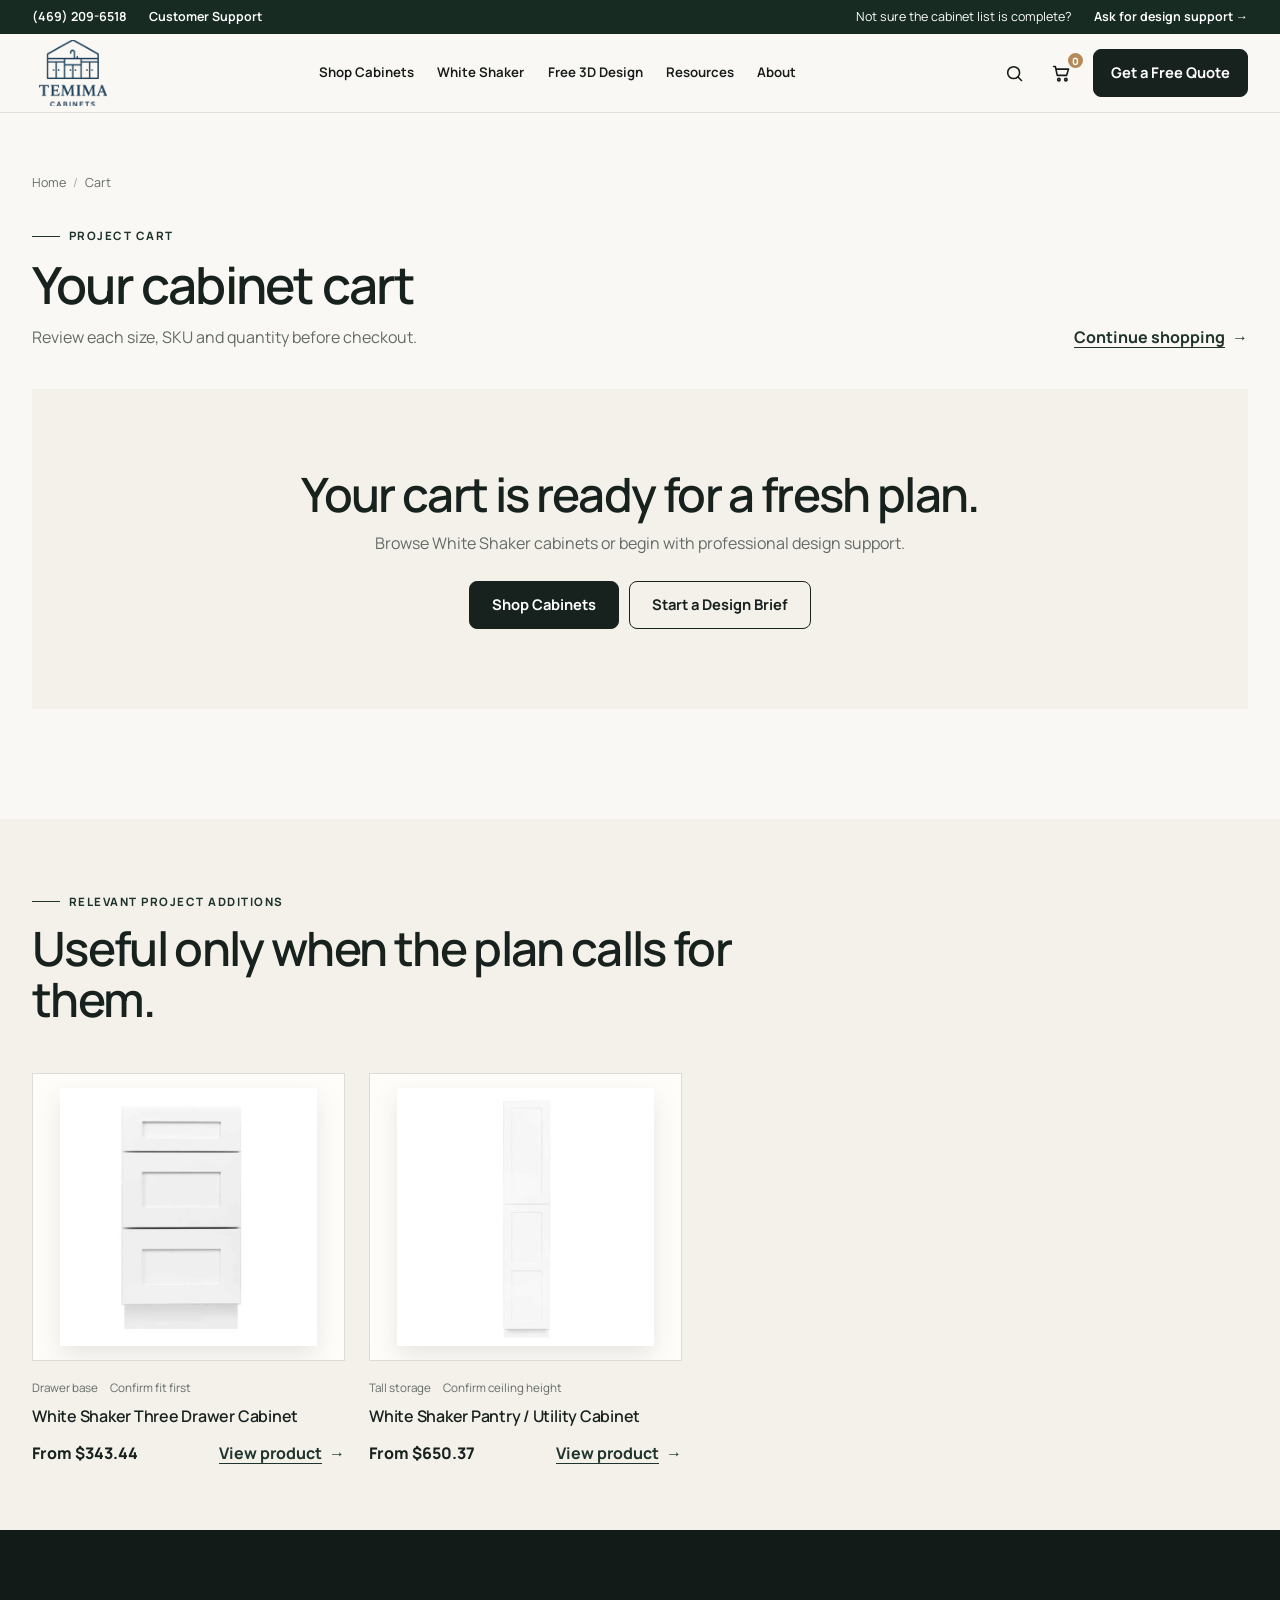
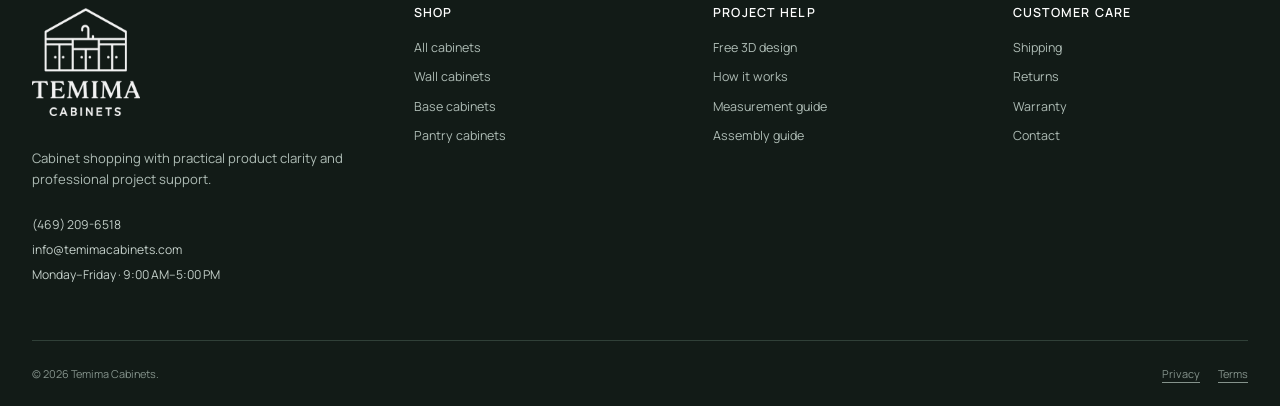
==== commit eeeced8c: "Polish Temima Cabinets public experience and final QA" ====
--- a/cart/index.html
+++ b/cart/index.html
@@ -1,6 +1,20 @@
 <!doctype html>
 <html lang="en">
-<head><meta charset="utf-8"><meta name="viewport" content="width=device-width,initial-scale=1"><meta name="description" content="Review exact cabinet variations, SKUs, quantities and project details before guest checkout."><title>Your Cabinet Cart — Temima Cabinets</title><link rel="icon" href="../assets/images/favicon.svg" type="image/svg+xml"><link rel="stylesheet" href="../assets/css/styles.css"><script src="../assets/js/script.js" defer></script></head>
+<head>
+  <meta charset="utf-8"><meta name="viewport" content="width=device-width,initial-scale=1">
+  <meta name="description" content="Review exact cabinet variations, SKUs, quantities and project details before guest checkout.">
+  <meta name="robots" content="noindex,nofollow,noarchive"><meta name="theme-color" content="#17342a">
+  <title>Your Cabinet Cart — Temima Cabinets</title>
+  <link rel="canonical" href="https://cabenit01.vercel.app/cart/">
+  <meta property="og:site_name" content="Temima Cabinets"><meta property="og:type" content="website">
+  <meta property="og:title" content="Your Cabinet Cart — Temima Cabinets">
+  <meta property="og:description" content="Review cabinet variations, SKUs and quantities before checkout.">
+  <meta property="og:url" content="https://cabenit01.vercel.app/cart/">
+  <meta property="og:image" content="https://cabenit01.vercel.app/assets/images/lifestyle/kitchen-wide-1600.webp">
+  <meta property="og:image:alt" content="Bright kitchen with White Shaker-style cabinets"><meta name="twitter:card" content="summary_large_image">
+  <link rel="icon" href="../assets/images/favicon.svg" type="image/svg+xml"><link rel="stylesheet" href="../assets/css/styles.css"><script src="../assets/js/script.js" defer></script>
+  <script type="application/ld+json">{"@context":"https://schema.org","@type":"BreadcrumbList","itemListElement":[{"@type":"ListItem","position":1,"name":"Home","item":"https://cabenit01.vercel.app/"},{"@type":"ListItem","position":2,"name":"Cart"}]}</script>
+</head>
 <body class="page-cart" data-page="cart" data-root="../">
   <a class="skip-link" href="#main">Skip to content</a>
   <div class="utility-bar"><div class="container utility-inner"><div class="utility-group"><a href="tel:+14692096518">(469) 209-6518</a><a href="mailto:info@temimacabinets.com">Customer Support</a></div><div class="utility-group"><span>Not sure the cabinet list is complete?</span><a href="../free-quote/">Ask for design support →</a></div></div></div>
@@ -10,7 +24,7 @@
   <main id="main" class="cart-page"><div class="container"><div class="cart-head"><div><nav class="breadcrumbs" aria-label="Breadcrumb"><a href="../index.html">Home</a><span aria-current="page">Cart</span></nav><span class="eyebrow">Project cart</span><h1>Your cabinet cart</h1><p>Review each size, SKU and quantity before checkout.</p></div><a class="text-link" href="../category/">Continue shopping</a></div>
     <div class="empty-cart" data-empty-cart><h2>Your cart is ready for a fresh plan.</h2><p>Browse White Shaker cabinets or begin with professional design support.</p><div><a class="button" href="../category/">Shop Cabinets</a><a class="button button-outline" href="../free-quote/">Start a Design Brief</a></div></div><div class="undo-bar" role="status" aria-live="polite" data-undo-bar><span>Item removed from your cart.</span><button type="button" data-undo>Undo</button></div>
     <div class="cart-layout" data-cart-layout><section aria-labelledby="cart-items-title"><h2 class="sr-only" id="cart-items-title">Cart items</h2><div class="cart-lines" data-cart-lines></div><aside class="project-support" aria-labelledby="project-support-title"><div><span class="eyebrow">Project check</span><h2 id="project-support-title">Not sure your cabinet list is complete?</h2><p>A design review can help put every cabinet into the context of the room.</p><ul><li>Cabinet sizes reviewed</li><li>Fillers and panels considered</li><li>Finished ends identified</li><li>Appliances and project context included</li></ul></div><a class="button button-outline" href="../free-quote/">Review My Project</a></aside></section>
-      <aside class="order-summary" aria-labelledby="cart-summary-title"><span class="eyebrow">Your order</span><h2 id="cart-summary-title">Order summary</h2><div class="summary-rows"><div class="summary-row"><span>Subtotal</span><strong data-cart-subtotal>$0.00</strong></div><div class="summary-row"><span>Discount</span><strong data-cart-discount>—</strong></div><div class="summary-row"><span>Shipping</span><strong data-cart-shipping>Calculated at checkout</strong></div><div class="summary-row"><span>Estimated tax</span><strong>Calculated at checkout</strong></div><div class="summary-row summary-total"><span>Estimated total</span><strong data-cart-total>$0.00</strong></div></div><button class="coupon-toggle" type="button" aria-expanded="false" data-coupon-toggle>Have a coupon?</button><div class="coupon-form" data-coupon-form><label class="sr-only" for="coupon">Coupon code</label><input id="coupon" type="text" placeholder="Coupon code" autocomplete="off" data-coupon-input><button class="button" type="button" data-apply-coupon>Apply</button></div><p class="coupon-message" role="status" data-coupon-message>Enter a coupon code if you have one.</p><div class="shipping-estimator"><label for="shipping-zip">Check delivery availability</label><div class="shipping-input"><input id="shipping-zip" type="text" inputmode="numeric" autocomplete="postal-code" placeholder="ZIP code" maxlength="10" data-shipping-zip><button class="button" type="button" data-estimate-shipping>Check</button></div><p>Final methods and costs appear in the approved checkout workflow.</p></div><a class="button button-wide button-large" href="../checkout/" data-checkout-link>Continue to Guest Checkout</a><div class="checkout-cues"><svg class="icon" viewBox="0 0 24 24" aria-hidden="true"><path d="M7 10V8a5 5 0 0 1 10 0v2M5 10h14v10H5z"/></svg><span>Exact products, dimensions and quantities carry forward</span></div></aside>
+      <aside class="order-summary" aria-labelledby="cart-summary-title"><span class="eyebrow">Your order</span><h2 id="cart-summary-title">Order summary</h2><div class="summary-rows"><div class="summary-row"><span>Subtotal</span><strong data-cart-subtotal>$0.00</strong></div><div class="summary-row"><span>Discount</span><strong data-cart-discount>—</strong></div><div class="summary-row"><span>Shipping</span><strong data-cart-shipping>Calculated at checkout</strong></div><div class="summary-row"><span>Estimated tax</span><strong>Calculated at checkout</strong></div><div class="summary-row summary-total"><span>Estimated total</span><strong data-cart-total>$0.00</strong></div></div><button class="coupon-toggle" type="button" aria-expanded="false" data-coupon-toggle>Have a coupon?</button><div class="coupon-form" data-coupon-form><label class="sr-only" for="coupon">Coupon code</label><input id="coupon" type="text" placeholder="Coupon code" autocomplete="off" data-coupon-input><button class="button" type="button" data-apply-coupon>Apply</button></div><p class="coupon-message" role="status" data-coupon-message>Enter a coupon code if you have one.</p><div class="shipping-estimator"><label for="shipping-zip">Check delivery availability</label><div class="shipping-input"><input id="shipping-zip" type="text" inputmode="numeric" autocomplete="postal-code" placeholder="ZIP code" maxlength="10" data-shipping-zip><button class="button" type="button" data-estimate-shipping>Check</button></div><p>Final shipping methods and costs are confirmed during checkout.</p></div><a class="button button-wide button-large" href="../checkout/" data-checkout-link>Continue to Guest Checkout</a><div class="checkout-cues"><svg class="icon" viewBox="0 0 24 24" aria-hidden="true"><path d="M7 10V8a5 5 0 0 1 10 0v2M5 10h14v10H5z"/></svg><span>Exact products, dimensions and quantities carry forward</span></div></aside>
     </div>
   </div></main>
 
--- a/assets/css/styles.css
+++ b/assets/css/styles.css
@@ -200,6 +200,9 @@
 .search-box h2 { font-size: 1.3rem; }
 .search-input-wrap { display: flex; gap: 10px; }
 .search-input-wrap input { flex: 1; }
+.search-clear { min-width: 44px; min-height: 44px; padding: 0 12px; border: 1px solid var(--border); border-radius: 8px; color: var(--forest); background: transparent; font-weight: 700; cursor: pointer; }
+.search-clear:hover { background: var(--sage); }
+.search-clear[hidden] { display: none; }
 .search-suggestions { display: grid; gap: 8px; margin-top: 18px; }
 .search-suggestions a { display: flex; align-items: center; justify-content: space-between; padding: 12px; border-bottom: 1px solid var(--border); text-decoration: none; }
 
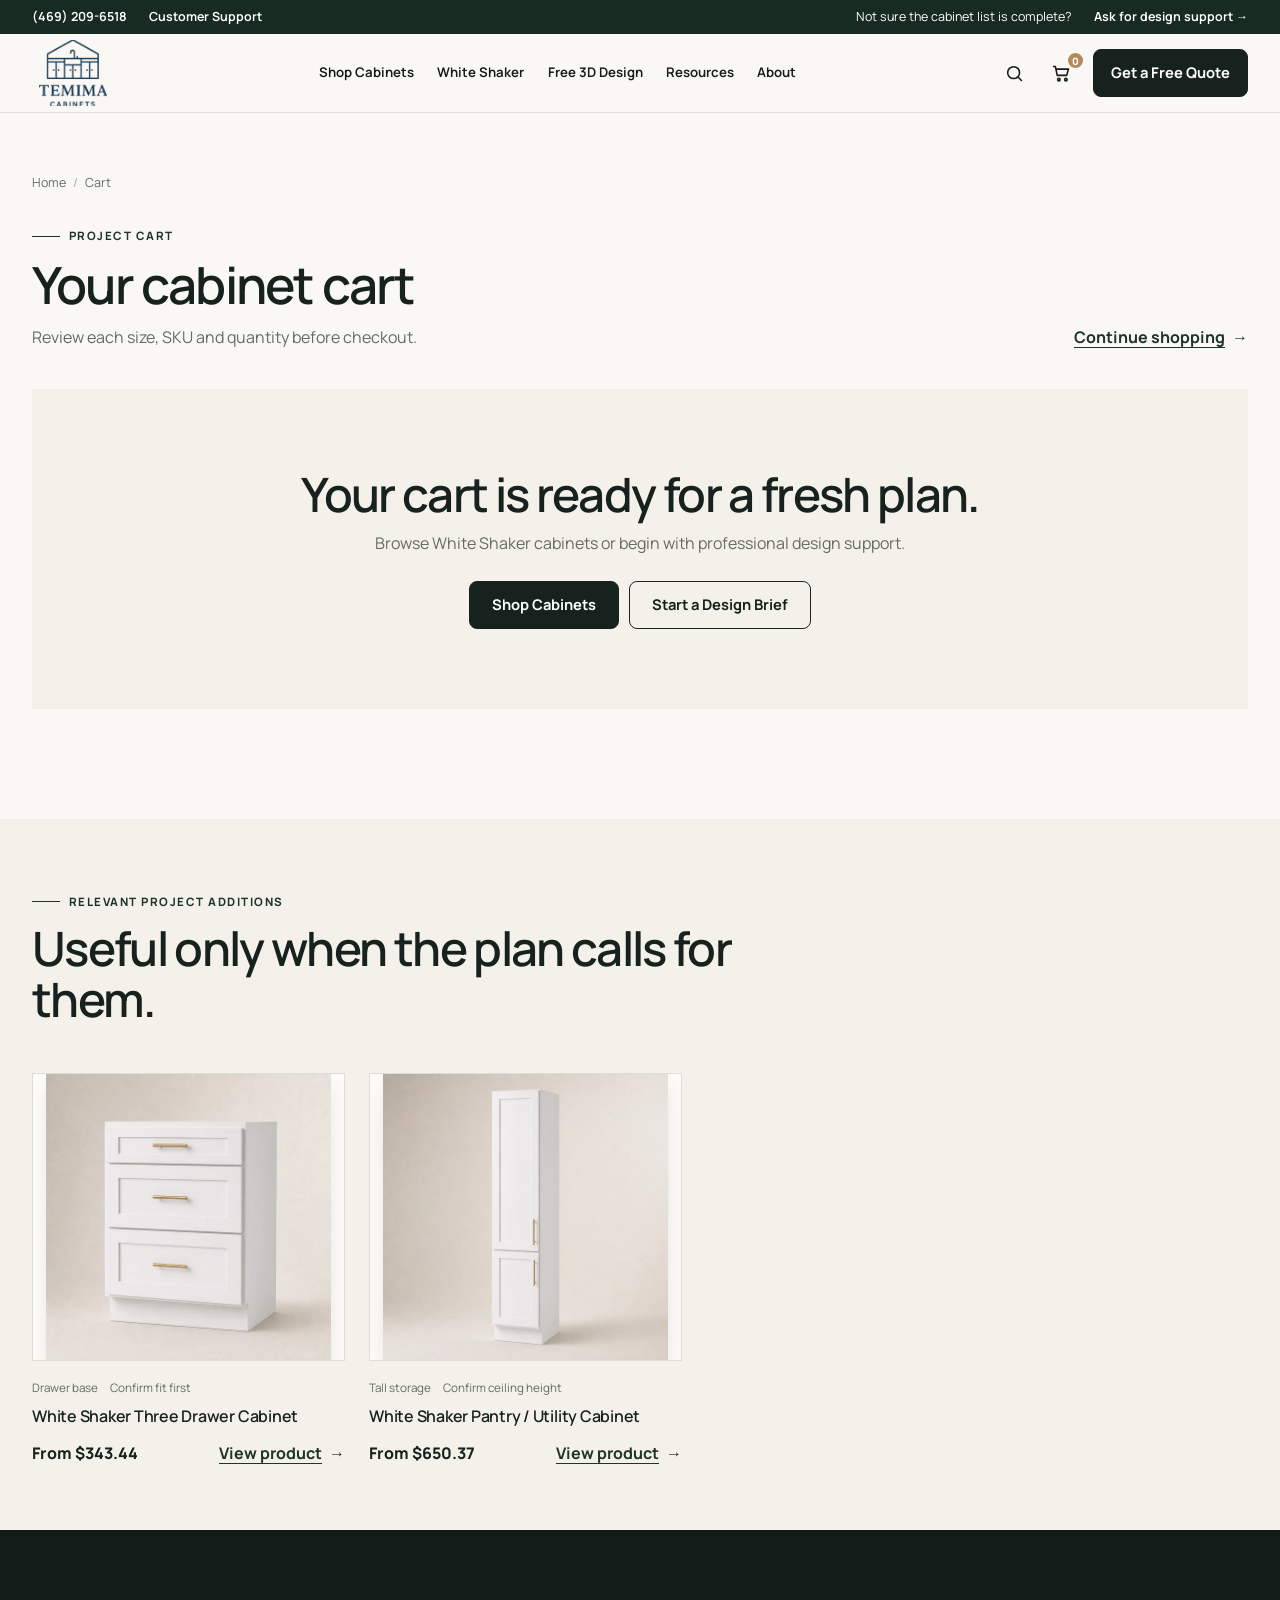
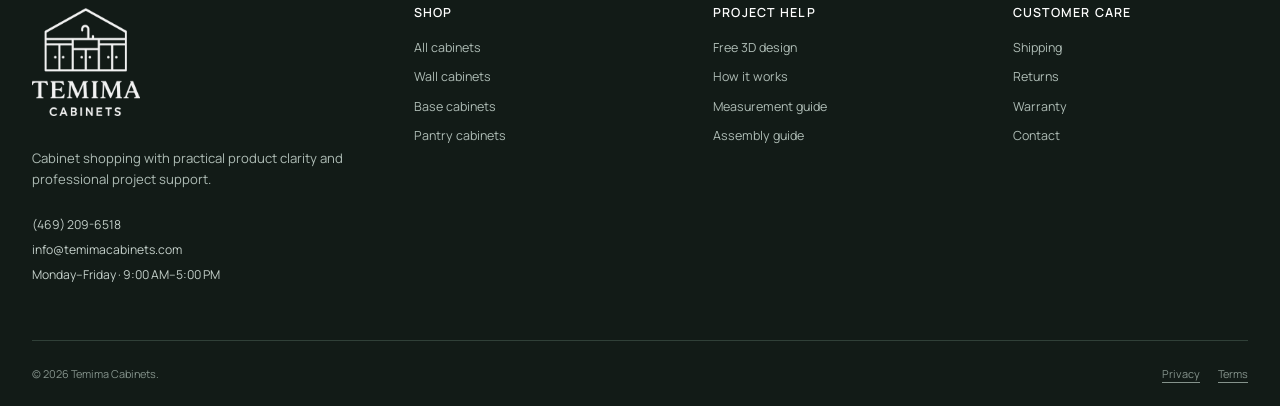
==== commit c844f344: "feat: add premium cabinet imagery" ====
--- a/cart/index.html
+++ b/cart/index.html
@@ -10,9 +10,9 @@
   <meta property="og:title" content="Your Cabinet Cart — Temima Cabinets">
   <meta property="og:description" content="Review cabinet variations, SKUs and quantities before checkout.">
   <meta property="og:url" content="https://cabenit01.vercel.app/cart/">
-  <meta property="og:image" content="https://cabenit01.vercel.app/assets/images/lifestyle/kitchen-wide-1600.webp">
-  <meta property="og:image:alt" content="Bright kitchen with White Shaker-style cabinets"><meta name="twitter:card" content="summary_large_image">
-  <link rel="icon" href="../assets/images/favicon.svg" type="image/svg+xml"><link rel="stylesheet" href="../assets/css/styles.css"><script src="../assets/js/script.js" defer></script>
+  <meta property="og:image" content="https://cabenit01.vercel.app/assets/images/generated/category/category-white-shaker-run-v2-1600.webp">
+  <meta property="og:image:alt" content="Contemporary kitchen featuring premium White Shaker cabinetry"><meta name="twitter:card" content="summary_large_image">
+  <link rel="icon" href="../assets/images/favicon.svg" type="image/svg+xml"><link rel="stylesheet" href="../assets/css/styles.css?v=20260718-visuals"><script src="../assets/js/script.js?v=20260718-visuals" defer></script>
   <script type="application/ld+json">{"@context":"https://schema.org","@type":"BreadcrumbList","itemListElement":[{"@type":"ListItem","position":1,"name":"Home","item":"https://cabenit01.vercel.app/"},{"@type":"ListItem","position":2,"name":"Cart"}]}</script>
 </head>
 <body class="page-cart" data-page="cart" data-root="../">
@@ -28,7 +28,7 @@
     </div>
   </div></main>
 
-  <section class="section-sm section-canvas"><div class="container"><div class="section-head"><div><span class="eyebrow">Relevant project additions</span><h2>Useful only when the plan calls for them.</h2></div></div><div class="product-grid compact-product-grid"><article class="product-card"><div class="product-media"><img src="../assets/images/products/cabinet-drawer-600.webp" alt="White Shaker three-drawer cabinet" width="600" height="600" loading="lazy"></div><div class="product-meta"><span>Drawer base</span><span>Confirm fit first</span></div><h3><a href="../product/">White Shaker Three Drawer Cabinet</a></h3><div class="product-actions"><span class="price">From $343.44</span><a class="text-link" href="../product/">View product</a></div></article><article class="product-card"><div class="product-media"><img src="../assets/images/products/cabinet-pantry-600.webp" alt="White Shaker pantry cabinet" width="600" height="600" loading="lazy"></div><div class="product-meta"><span>Tall storage</span><span>Confirm ceiling height</span></div><h3><a href="../product/">White Shaker Pantry / Utility Cabinet</a></h3><div class="product-actions"><span class="price">From $650.37</span><a class="text-link" href="../product/">View product</a></div></article></div></div></section>
+  <section class="section-sm section-canvas"><div class="container"><div class="section-head"><div><span class="eyebrow">Relevant project additions</span><h2>Useful only when the plan calls for them.</h2></div></div><div class="product-grid compact-product-grid"><article class="product-card" data-image="../assets/images/generated/products/white-shaker-drawer-base-v2-600.webp"><div class="product-media"><img src="../assets/images/generated/products/white-shaker-drawer-base-v2-600.webp" srcset="../assets/images/generated/products/white-shaker-drawer-base-v2-600.webp 600w, ../assets/images/generated/products/white-shaker-drawer-base-v2-1024.webp 1024w" sizes="(max-width: 700px) 100vw, 40vw" alt="White Shaker three-drawer cabinet" width="600" height="600" loading="lazy"></div><div class="product-meta"><span>Drawer base</span><span>Confirm fit first</span></div><h3><a href="../product/">White Shaker Three Drawer Cabinet</a></h3><div class="product-actions"><span class="price">From $343.44</span><a class="text-link" href="../product/">View product</a></div></article><article class="product-card" data-image="../assets/images/generated/products/white-shaker-pantry-cabinet-v2-600.webp"><div class="product-media"><img src="../assets/images/generated/products/white-shaker-pantry-cabinet-v2-600.webp" srcset="../assets/images/generated/products/white-shaker-pantry-cabinet-v2-600.webp 600w, ../assets/images/generated/products/white-shaker-pantry-cabinet-v2-1024.webp 1024w" sizes="(max-width: 700px) 100vw, 40vw" alt="White Shaker pantry cabinet" width="600" height="600" loading="lazy"></div><div class="product-meta"><span>Tall storage</span><span>Confirm ceiling height</span></div><h3><a href="../product/">White Shaker Pantry / Utility Cabinet</a></h3><div class="product-actions"><span class="price">From $650.37</span><a class="text-link" href="../product/">View product</a></div></article></div></div></section>
   <footer class="site-footer"><div class="container footer-main"><div class="footer-brand"><a class="brand brand-official" href="../index.html"><img src="../assets/images/brand/temima-logo.png" alt="Temima Cabinets" width="692" height="691" loading="lazy"></a><p>Cabinet shopping with practical product clarity and professional project support.</p><address class="footer-contact"><a href="tel:+14692096518">(469) 209-6518</a><a href="mailto:info@temimacabinets.com">info@temimacabinets.com</a><span>Monday–Friday · 9:00 AM–5:00 PM</span></address></div><div class="footer-col"><h2>Shop</h2><a href="../category/">All cabinets</a><a href="../category/?type=wall">Wall cabinets</a><a href="../category/?type=base">Base cabinets</a><a href="../category/?type=tall">Pantry cabinets</a></div><div class="footer-col"><h2>Project help</h2><a href="../free-quote/">Free 3D design</a><a href="../index.html#resources">How it works</a><a href="../resources/#measurement">Measurement guide</a><a href="../resources/#assembly">Assembly guide</a></div><div class="footer-col"><h2>Customer care</h2><a href="../resources/#shipping">Shipping</a><a href="../resources/#returns">Returns</a><a href="../resources/#warranty">Warranty</a><a href="../resources/#contact">Contact</a></div></div><div class="container footer-bottom"><span>© 2026 Temima Cabinets.</span><div><a href="../resources/#privacy">Privacy</a><a href="../resources/#terms">Terms</a></div></div></footer>
   <div class="search-panel" role="dialog" aria-modal="true" aria-labelledby="search-title" aria-hidden="true" data-search-panel><div class="search-box"><div class="search-box-head"><div><span class="eyebrow">Product finder</span><h2 id="search-title">Search cabinets</h2></div><button class="icon-button" type="button" aria-label="Close search" data-search-close>×</button></div><form class="search-input-wrap" role="search" data-search-form><label class="sr-only" for="site-search">Search product name, type or size</label><input id="site-search" type="search" placeholder="Try “18 inch wall cabinet”" autocomplete="off" role="combobox" aria-autocomplete="list" aria-expanded="false" aria-controls="search-results" data-search-input><button class="button" type="submit">Search</button></form><p class="search-hint">Search by product type, width or product name.</p><div class="search-suggestions" id="search-results" role="listbox" aria-label="Product suggestions" data-search-results></div></div></div><div class="toast" role="status" aria-live="polite" aria-atomic="true" data-toast></div>
 </body>
--- a/assets/css/styles.css
+++ b/assets/css/styles.css
@@ -266,7 +266,7 @@
 .detail-callout.one { top: 19%; right: 7%; }.detail-callout.two { bottom: 28%; left: 5%; }.detail-callout.three { right: 8%; bottom: 9%; }
 .design-layout { display: grid; grid-template-columns: 1.05fr .95fr; gap: clamp(45px, 8vw, 110px); align-items: center; }
 .design-visual { position: relative; }
-.design-visual img { border-radius: var(--radius-sm); box-shadow: var(--shadow-lg); }
+.design-visual img { width: 100%; aspect-ratio: 8 / 5; object-fit: cover; border-radius: var(--radius-sm); box-shadow: var(--shadow-lg); }
 .design-copy .lead { margin: 22px 0 30px; color: #dbe1dd; }
 .step-list { display: grid; gap: 18px; margin: 0 0 34px; padding: 0; list-style: none; counter-reset: steps; }
 .step-list li { display: grid; grid-template-columns: 34px 1fr; gap: 13px; align-items: start; color: #eef2ef; font-size: .89rem; counter-increment: steps; }
@@ -794,11 +794,12 @@
 .quality-panel h3 { margin-bottom: 8px; font-size: 1.18rem; }
 .quality-panel p { margin: 0; color: var(--muted); font-size: .86rem; }
 .quality-copy > .text-link { display: inline-block; margin-top: 22px; }
-.quality-detail { min-height: 520px; margin: 0; overflow: hidden; background: #eeeae2; }
-.quality-detail img { min-height: 520px; padding: 20px; object-fit: contain; background: #fff; filter: drop-shadow(0 16px 24px rgba(23,33,29,.12)); transform: scale(1.32); }
+.quality-detail { width: 100%; min-width: 0; min-height: 0; aspect-ratio: 4 / 3; margin: 0; overflow: hidden; background: #eeeae2; }
+.quality-detail img { width: 100%; height: 100%; min-width: 0; min-height: 0; padding: 0; object-fit: cover; background: #eeeae2; filter: none; transform: none; transition: opacity var(--motion-fast) var(--ease); }
 .quality-detail figcaption { position: absolute; right: 18px; bottom: 18px; left: 18px; padding: 12px 14px; color: #fff; background: rgba(23,33,29,.86); font-size: .72rem; }
 .product-media { background: #f2f0eb; }
 .product-media img { padding: 14px; object-fit: contain; }
+.product-media img[src*="generated/products/"],.cabinet-type-card img[src*="generated/products/"],.quick-modal-media img[src*="generated/products/"] { padding: 0; }
 .product-card:hover .product-media img { transform: scale(1.025); }
 .inspiration-photos .inspiration-tile img { width: 100%; height: 100%; padding: 0; object-fit: cover; transition: transform var(--motion-slow) var(--ease); }
 .inspiration-photos .inspiration-tile:hover img { transform: scale(1.025); }
@@ -817,7 +818,7 @@
 .category-hero h1 { font-size: clamp(2.6rem,4.2vw,4rem); }
 .category-hero .lead { max-width: 680px; margin-bottom: 0; }
 .category-art { min-height: 235px; margin: 0; }
-.category-art img { width: 100%; height: 235px; object-fit: cover; }
+.category-art img { width: 100%; height: 235px; object-fit: cover; object-position: center; }
 .category-art figcaption { position: absolute; right: 10px; bottom: 10px; padding: 7px 10px; color: #fff; background: rgba(23,33,29,.82); font-size: .64rem; }
 .shop-workspace { padding: 30px 0 94px; }
 .shop-tools { margin-bottom: 14px; }
@@ -833,7 +834,8 @@
 .product-main { padding: 40px 0 74px; }
 .product-layout { grid-template-columns: minmax(0,1.12fr) minmax(390px,.72fr); gap: clamp(42px,5vw,76px); }
 .gallery-main { aspect-ratio: 1 / .78; background: #f2f0eb; }
-.gallery-main img { padding: 28px; object-fit: contain; background: #fff; transition: opacity var(--motion-fast); }
+.gallery-main img { padding: 0; object-fit: contain; background: #fff; transition: opacity var(--motion-fast); }
+.gallery-main img.is-cover { object-fit: cover; background: #f2f0eb; }
 .gallery-thumbs { grid-template-columns: repeat(5,1fr); gap: 8px; }
 .gallery-thumb img { padding: 6px; object-fit: contain; background: #fff; }
 .product-summary { top: 92px; }
@@ -862,7 +864,7 @@
 .quote-hero h1 { max-width: 570px; font-size: clamp(2.8rem,4.5vw,4.2rem); }
 .quote-hero .lead { margin: 18px 0 24px; }
 .quote-hero figure { margin: 0; }
-.quote-hero figure img { max-height: 430px; width: 100%; object-fit: contain; }
+.quote-hero figure img { display: block; width: 100%; height: auto; max-height: none; aspect-ratio: 8 / 5; object-fit: cover; border-radius: var(--radius-sm); box-shadow: var(--shadow-lg); }
 .quote-hero figcaption { margin-top: 10px; color: #c8d5ce; font-size: .68rem; text-align: center; }
 .quote-hero-cta { margin-top: 24px; }
 .save-progress { align-self: end; }
@@ -984,8 +986,8 @@
   .cabinet-type-grid { grid-template-columns: repeat(2,1fr); grid-template-rows: repeat(3,260px); }
   .cabinet-type-card.type-featured { grid-column: span 1; grid-row: span 1; }
   .quality-layout { grid-template-columns: 1fr; }
-  .quality-detail { min-height: 460px; }
-  .quality-detail img { min-height: 460px; }
+  .quality-detail { min-height: 0; }
+  .quality-detail img { min-height: 0; }
   .confidence-grid,.overview-grid,.next-steps-grid,.resource-hero-grid,.resource-grid { grid-template-columns: 1fr; gap: 42px; }
   .category-hero-grid { grid-template-columns: 1.15fr .85fr; gap: 30px; }
   .product-layout { grid-template-columns: 1fr; }
@@ -1031,8 +1033,8 @@
   .cabinet-type-card strong { font-size: .86rem; }
   .cabinet-type-card em { font-size: .62rem; }
   .design-flow { flex-wrap: wrap; }
-  .quality-detail,.quality-detail img { min-height: 360px; }
-  .quality-detail img { padding: 12px; }
+  .quality-detail,.quality-detail img { min-height: 0; }
+  .quality-detail img { padding: 0; }
   .inspiration-grid { grid-template-rows: 260px 170px 170px; }
   .confidence-list li { grid-template-columns: 1fr; gap: 5px; }
   .category-hero { padding: 26px 0; }
@@ -1050,7 +1052,7 @@
   .product-main { padding: 22px 0 58px; }
   .product-layout { gap: 28px; }
   .gallery-main { aspect-ratio: 1; }
-  .gallery-main img { padding: 14px; }
+  .gallery-main img { padding: 0; }
   .gallery-thumbs { grid-template-columns: repeat(5,1fr); gap: 5px; }
   .product-summary h1 { font-size: 2rem; }
   .sku-row { flex-wrap: wrap; }
@@ -1069,7 +1071,7 @@
   .quote-hero h1 { font-size: 2.55rem; }
   .quote-hero .lead { font-size: .96rem; }
   .quote-hero-cta { width: 100%; }
-  .quote-hero figure img { max-height: 270px; }
+  .quote-hero figure img { height: auto; max-height: none; }
   .quote-reassurance { gap: 8px 14px; }
   .quote-form-section { padding-top: 54px; }
   .save-progress { width: 100%; margin-top: 18px; }
